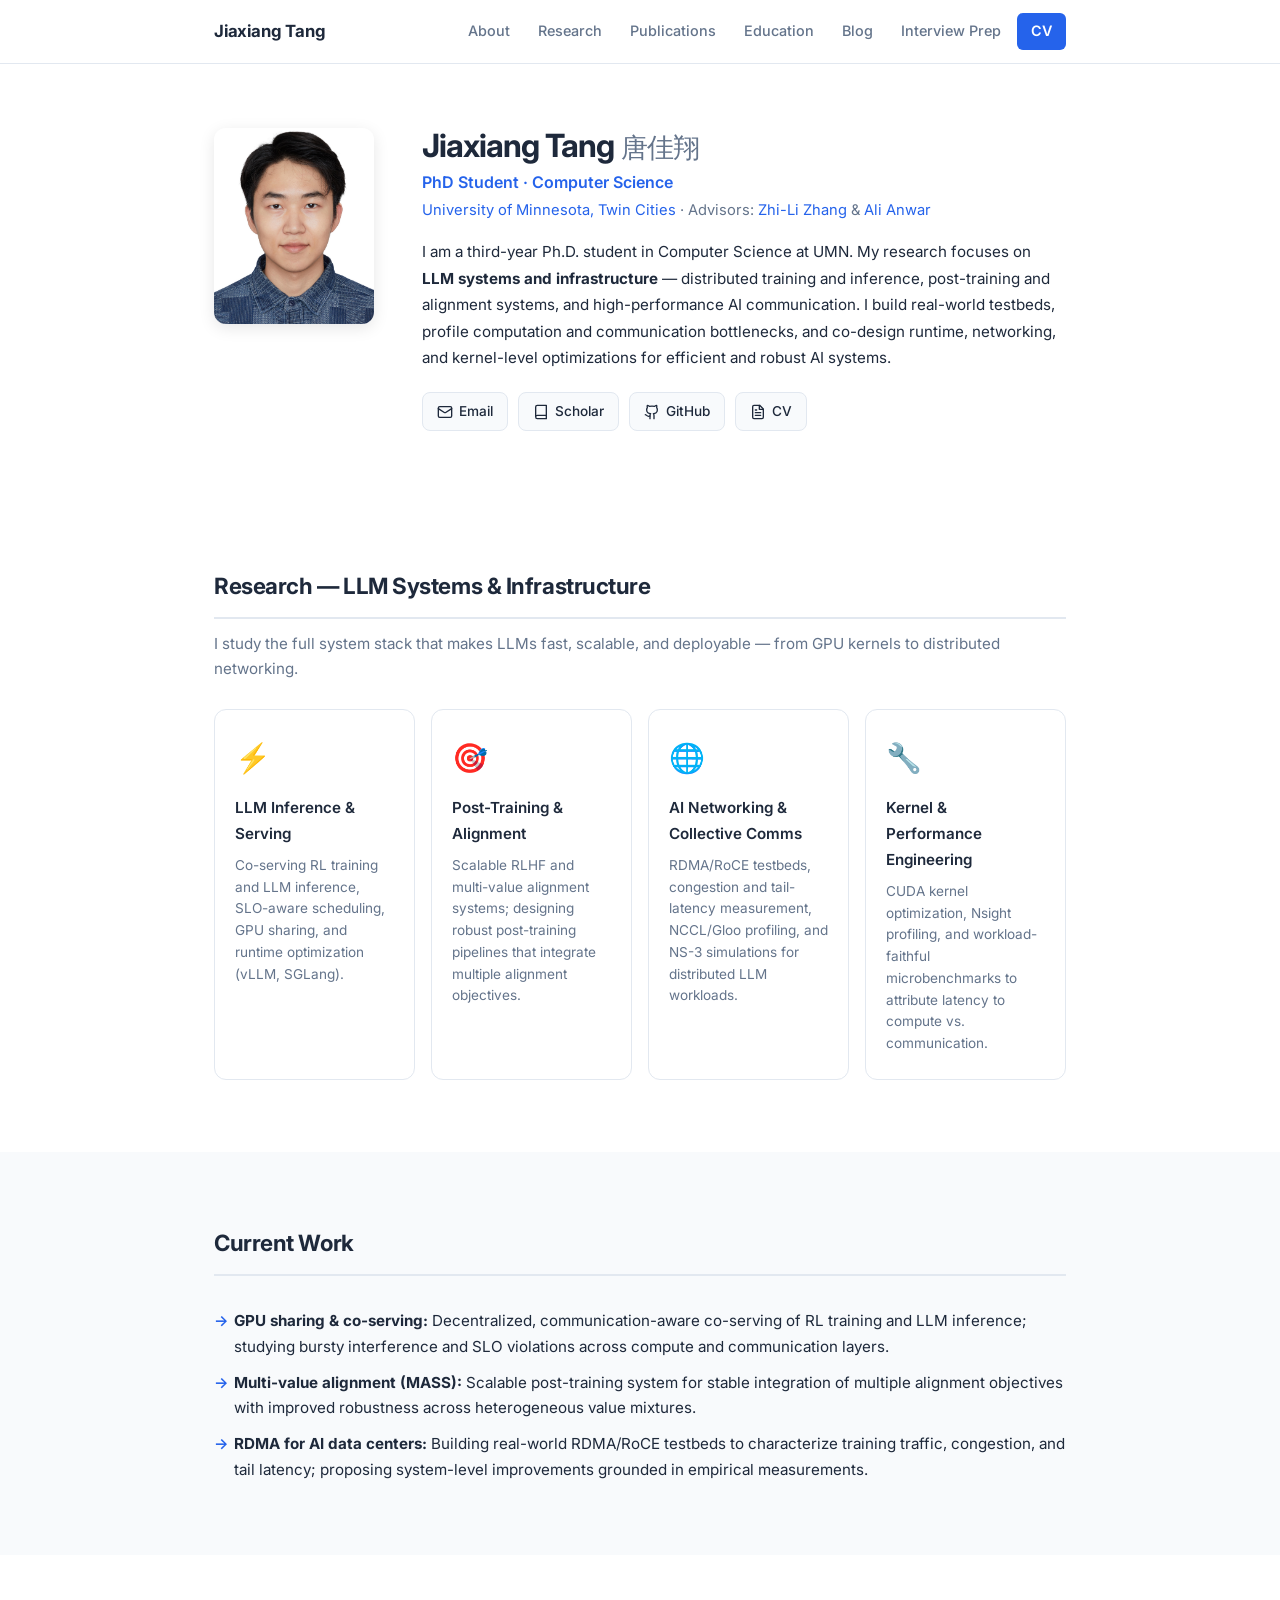
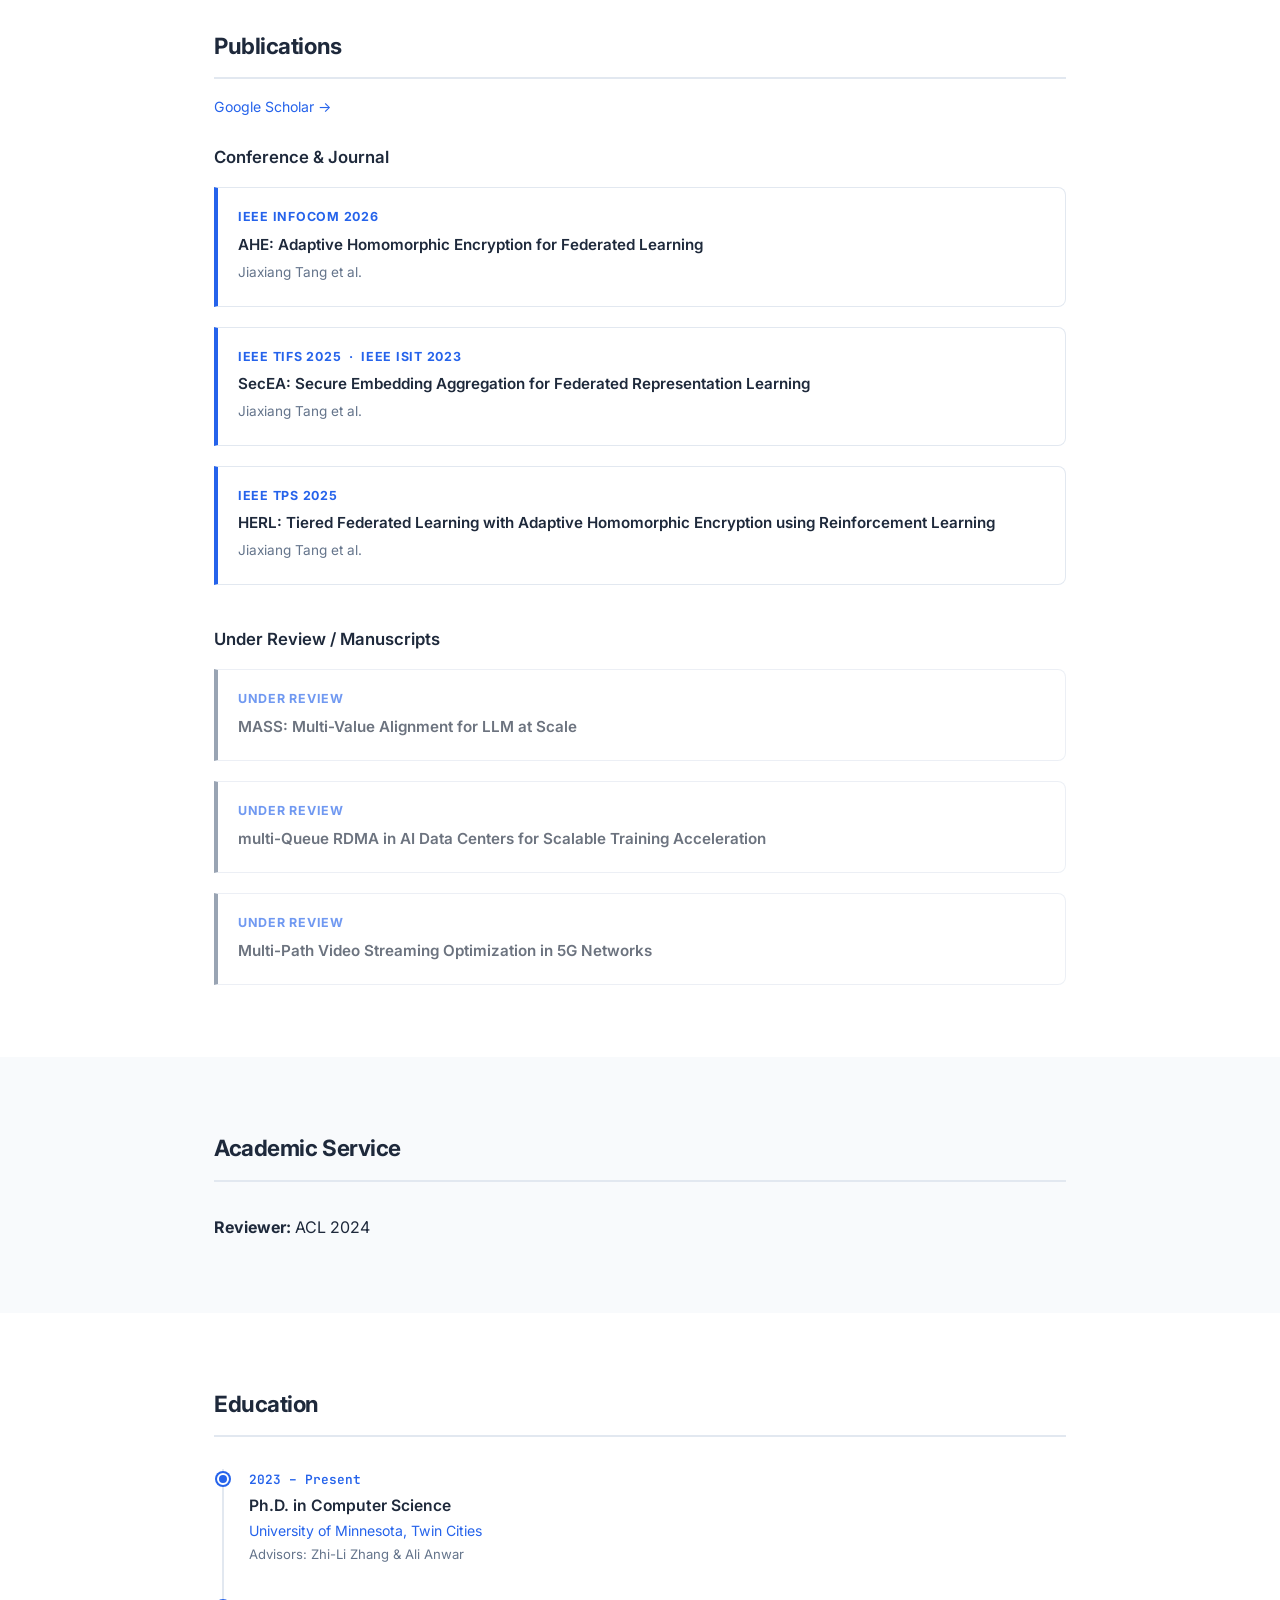
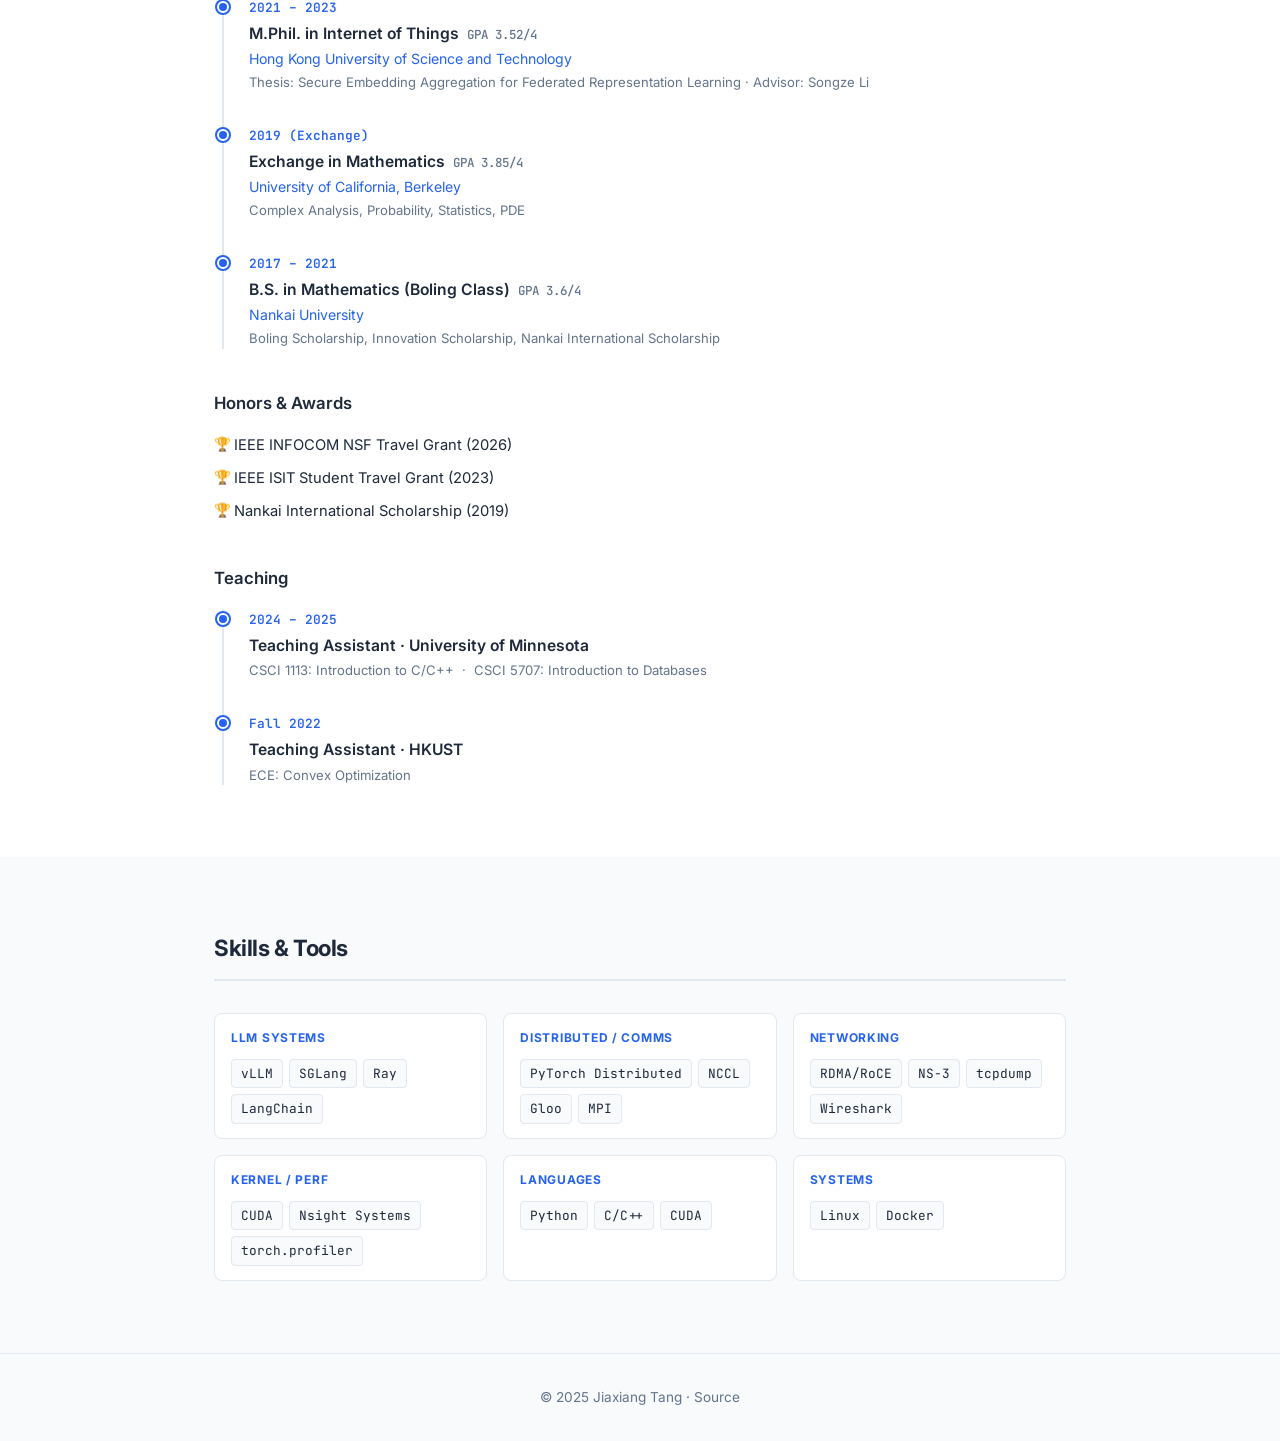
==== index.html @ a8d33524 "plan" ====
<!DOCTYPE html>
<html lang="en">
<head>
  <meta charset="UTF-8" />
  <meta name="viewport" content="width=device-width, initial-scale=1.0" />
  <title>Jiaxiang Tang (唐佳翔)</title>
  <link rel="shortcut icon" href="favicon.ico" />
  <link rel="preconnect" href="https://fonts.googleapis.com" />
  <link rel="preconnect" href="https://fonts.gstatic.com" crossorigin />
  <link href="https://fonts.googleapis.com/css2?family=Inter:wght@300;400;500;600;700&family=JetBrains+Mono:wght@400;500&display=swap" rel="stylesheet" />
  <link rel="stylesheet" href="style.css" />
</head>
<body>

  <!-- Navigation -->
  <nav class="navbar">
    <div class="nav-inner">
      <a class="nav-brand" href="index.html">Jiaxiang Tang</a>
      <div class="nav-links">
        <a href="#about">About</a>
        <a href="#research">Research</a>
        <a href="#publications">Publications</a>
        <a href="#education">Education</a>
        <a href="blog/index.html">Blog</a>
        <a href="interview-prep.html">Interview Prep</a>
        <a href="cv/jiaxiang-resume.pdf" target="_blank" class="btn-cv">CV</a>
      </div>
    </div>
  </nav>

  <main>

    <!-- Hero -->
    <section class="hero" id="about">
      <div class="container">
        <div class="hero-inner">
          <div class="hero-photo">
            <img src="photos/IMG_5485.JPG" alt="Jiaxiang Tang" />
          </div>
          <div class="hero-text">
            <h1>Jiaxiang Tang <span class="chinese">唐佳翔</span></h1>
            <p class="hero-title">PhD Student · Computer Science</p>
            <p class="hero-affil">
              <a href="https://www.umn.edu/" target="_blank">University of Minnesota, Twin Cities</a>
              · Advisors: <a href="https://www-users.cse.umn.edu/~zhzhang/" target="_blank">Zhi-Li Zhang</a> &amp; <a href="https://ali-anwar.github.io/" target="_blank">Ali Anwar</a>
            </p>
            <p class="hero-bio">
              I am a third-year Ph.D. student in Computer Science at UMN. My research focuses on <strong>LLM systems and infrastructure</strong> — distributed training and inference, post-training and alignment systems, and high-performance AI communication. I build real-world testbeds, profile computation and communication bottlenecks, and co-design runtime, networking, and kernel-level optimizations for efficient and robust AI systems.
            </p>
            <div class="hero-links">
              <a href="mailto:jathon.tang@gmail.com" class="link-badge">
                <svg xmlns="http://www.w3.org/2000/svg" width="16" height="16" viewBox="0 0 24 24" fill="none" stroke="currentColor" stroke-width="2" stroke-linecap="round" stroke-linejoin="round"><rect width="20" height="16" x="2" y="4" rx="2"/><path d="m22 7-8.97 5.7a1.94 1.94 0 0 1-2.06 0L2 7"/></svg>
                Email
              </a>
              <a href="https://scholar.google.com/citations?hl=zh-CN&user=TCQa5McAAAAJ" target="_blank" class="link-badge">
                <svg xmlns="http://www.w3.org/2000/svg" width="16" height="16" viewBox="0 0 24 24" fill="none" stroke="currentColor" stroke-width="2" stroke-linecap="round" stroke-linejoin="round"><path d="M4 19.5v-15A2.5 2.5 0 0 1 6.5 2H20v20H6.5a2.5 2.5 0 0 1 0-5H20"/></svg>
                Scholar
              </a>
              <a href="https://github.com/Tangjacson" target="_blank" class="link-badge">
                <svg xmlns="http://www.w3.org/2000/svg" width="16" height="16" viewBox="0 0 24 24" fill="none" stroke="currentColor" stroke-width="2" stroke-linecap="round" stroke-linejoin="round"><path d="M15 22v-4a4.8 4.8 0 0 0-1-3.5c3 0 6-2 6-5.5.08-1.25-.27-2.48-1-3.5.28-1.15.28-2.35 0-3.5 0 0-1 0-3 1.5-2.64-.5-5.36-.5-8 0C6 2 5 2 5 2c-.3 1.15-.3 2.35 0 3.5A5.403 5.403 0 0 0 4 9c0 3.5 3 5.5 6 5.5-.39.49-.68 1.05-.85 1.65-.17.6-.22 1.23-.15 1.85v4"/><path d="M9 18c-4.51 2-5-2-7-2"/></svg>
                GitHub
              </a>
              <a href="cv/jiaxiang-resume.pdf" target="_blank" class="link-badge">
                <svg xmlns="http://www.w3.org/2000/svg" width="16" height="16" viewBox="0 0 24 24" fill="none" stroke="currentColor" stroke-width="2" stroke-linecap="round" stroke-linejoin="round"><path d="M14.5 2H6a2 2 0 0 0-2 2v16a2 2 0 0 0 2 2h12a2 2 0 0 0 2-2V7.5L14.5 2z"/><polyline points="14 2 14 8 20 8"/><line x1="16" x2="8" y1="13" y2="13"/><line x1="16" x2="8" y1="17" y2="17"/><line x1="10" x2="8" y1="9" y2="9"/></svg>
                CV
              </a>
            </div>
          </div>
        </div>
      </div>
    </section>

    <!-- Research Interests -->
    <section class="section" id="research">
      <div class="container">
        <h2 class="section-title">Research — LLM Systems &amp; Infrastructure</h2>
        <p class="section-subtext">I study the full system stack that makes LLMs fast, scalable, and deployable — from GPU kernels to distributed networking.</p>
        <div class="interest-grid">
          <div class="interest-card">
            <div class="interest-icon">⚡</div>
            <h3>LLM Inference &amp; Serving</h3>
            <p>Co-serving RL training and LLM inference, SLO-aware scheduling, GPU sharing, and runtime optimization (vLLM, SGLang).</p>
          </div>
          <div class="interest-card">
            <div class="interest-icon">🎯</div>
            <h3>Post-Training &amp; Alignment</h3>
            <p>Scalable RLHF and multi-value alignment systems; designing robust post-training pipelines that integrate multiple alignment objectives.</p>
          </div>
          <div class="interest-card">
            <div class="interest-icon">🌐</div>
            <h3>AI Networking &amp; Collective Comms</h3>
            <p>RDMA/RoCE testbeds, congestion and tail-latency measurement, NCCL/Gloo profiling, and NS-3 simulations for distributed LLM workloads.</p>
          </div>
          <div class="interest-card">
            <div class="interest-icon">🔧</div>
            <h3>Kernel &amp; Performance Engineering</h3>
            <p>CUDA kernel optimization, Nsight profiling, and workload-faithful microbenchmarks to attribute latency to compute vs. communication.</p>
          </div>
        </div>
      </div>
    </section>

    <!-- Current Work -->
    <section class="section section-alt">
      <div class="container">
        <h2 class="section-title">Current Work</h2>
        <ul class="work-list">
          <li><strong>GPU sharing &amp; co-serving:</strong> Decentralized, communication-aware co-serving of RL training and LLM inference; studying bursty interference and SLO violations across compute and communication layers.</li>
          <li><strong>Multi-value alignment (MASS):</strong> Scalable post-training system for stable integration of multiple alignment objectives with improved robustness across heterogeneous value mixtures.</li>
          <li><strong>RDMA for AI data centers:</strong> Building real-world RDMA/RoCE testbeds to characterize training traffic, congestion, and tail latency; proposing system-level improvements grounded in empirical measurements.</li>
        </ul>
      </div>
    </section>

    <!-- Publications -->
    <section class="section" id="publications">
      <div class="container">
        <h2 class="section-title">Publications</h2>
        <p class="section-note"><a href="https://scholar.google.com/citations?hl=zh-CN&user=TCQa5McAAAAJ" target="_blank">Google Scholar →</a></p>

        <h3 class="subsection-title" style="margin-top:0">Conference &amp; Journal</h3>
        <div class="pub-list">

          <div class="pub-item">
            <div class="pub-venue">IEEE INFOCOM 2026</div>
            <div class="pub-title">AHE: Adaptive Homomorphic Encryption for Federated Learning</div>
            <div class="pub-authors">Jiaxiang Tang et al.</div>
          </div>

          <div class="pub-item">
            <div class="pub-venue">IEEE TIFS 2025 &nbsp;·&nbsp; IEEE ISIT 2023</div>
            <div class="pub-title">SecEA: Secure Embedding Aggregation for Federated Representation Learning</div>
            <div class="pub-authors">Jiaxiang Tang et al.</div>
          </div>

          <div class="pub-item">
            <div class="pub-venue">IEEE TPS 2025</div>
            <div class="pub-title">HERL: Tiered Federated Learning with Adaptive Homomorphic Encryption using Reinforcement Learning</div>
            <div class="pub-authors">Jiaxiang Tang et al.</div>
          </div>

        </div>

        <h3 class="subsection-title">Under Review / Manuscripts</h3>
        <div class="pub-list">

          <div class="pub-item pub-item-draft">
            <div class="pub-venue">Under Review</div>
            <div class="pub-title">MASS: Multi-Value Alignment for LLM at Scale</div>
          </div>

          <div class="pub-item pub-item-draft">
            <div class="pub-venue">Under Review</div>
            <div class="pub-title">multi-Queue RDMA in AI Data Centers for Scalable Training Acceleration</div>
          </div>

          <div class="pub-item pub-item-draft">
            <div class="pub-venue">Under Review</div>
            <div class="pub-title">Multi-Path Video Streaming Optimization in 5G Networks</div>
          </div>

        </div>
      </div>
    </section>

    <!-- Academic Service -->
    <section class="section section-alt">
      <div class="container">
        <h2 class="section-title">Academic Service</h2>
        <p><strong>Reviewer:</strong> ACL 2024</p>
      </div>
    </section>

    <!-- Education -->
    <section class="section" id="education">
      <div class="container">
        <h2 class="section-title">Education</h2>
        <div class="timeline">
          <div class="timeline-item">
            <div class="timeline-dot"></div>
            <div class="timeline-body">
              <div class="timeline-period">2023 – Present</div>
              <div class="timeline-degree">Ph.D. in Computer Science</div>
              <div class="timeline-school"><a href="https://www.umn.edu/" target="_blank">University of Minnesota, Twin Cities</a></div>
              <div class="timeline-detail">Advisors: Zhi-Li Zhang &amp; Ali Anwar</div>
            </div>
          </div>
          <div class="timeline-item">
            <div class="timeline-dot"></div>
            <div class="timeline-body">
              <div class="timeline-period">2021 – 2023</div>
              <div class="timeline-degree">M.Phil. in Internet of Things &nbsp;<span class="gpa">GPA 3.52/4</span></div>
              <div class="timeline-school"><a href="https://www.ust.hk/" target="_blank">Hong Kong University of Science and Technology</a></div>
              <div class="timeline-detail">Thesis: Secure Embedding Aggregation for Federated Representation Learning · Advisor: Songze Li</div>
            </div>
          </div>
          <div class="timeline-item">
            <div class="timeline-dot"></div>
            <div class="timeline-body">
              <div class="timeline-period">2019 (Exchange)</div>
              <div class="timeline-degree">Exchange in Mathematics &nbsp;<span class="gpa">GPA 3.85/4</span></div>
              <div class="timeline-school"><a href="https://www.berkeley.edu/" target="_blank">University of California, Berkeley</a></div>
              <div class="timeline-detail">Complex Analysis, Probability, Statistics, PDE</div>
            </div>
          </div>
          <div class="timeline-item">
            <div class="timeline-dot"></div>
            <div class="timeline-body">
              <div class="timeline-period">2017 – 2021</div>
              <div class="timeline-degree">B.S. in Mathematics (Boling Class) &nbsp;<span class="gpa">GPA 3.6/4</span></div>
              <div class="timeline-school"><a href="http://www.nku.edu.cn/" target="_blank">Nankai University</a></div>
              <div class="timeline-detail">Boling Scholarship, Innovation Scholarship, Nankai International Scholarship</div>
            </div>
          </div>
        </div>

        <h3 class="subsection-title">Honors &amp; Awards</h3>
        <ul class="award-list">
          <li>IEEE INFOCOM NSF Travel Grant (2026)</li>
          <li>IEEE ISIT Student Travel Grant (2023)</li>
          <li>Nankai International Scholarship (2019)</li>
        </ul>

        <h3 class="subsection-title">Teaching</h3>
        <div class="timeline" style="margin-top:8px">
          <div class="timeline-item">
            <div class="timeline-dot"></div>
            <div class="timeline-body">
              <div class="timeline-period">2024 – 2025</div>
              <div class="timeline-degree">Teaching Assistant · University of Minnesota</div>
              <div class="timeline-detail">CSCI 1113: Introduction to C/C++ &nbsp;·&nbsp; CSCI 5707: Introduction to Databases</div>
            </div>
          </div>
          <div class="timeline-item">
            <div class="timeline-dot"></div>
            <div class="timeline-body">
              <div class="timeline-period">Fall 2022</div>
              <div class="timeline-degree">Teaching Assistant · HKUST</div>
              <div class="timeline-detail">ECE: Convex Optimization</div>
            </div>
          </div>
        </div>
      </div>
    </section>

    <!-- Skills -->
    <section class="section section-alt">
      <div class="container">
        <h2 class="section-title">Skills &amp; Tools</h2>
        <div class="skills-grid">
          <div class="skill-group">
            <div class="skill-label">LLM Systems</div>
            <div class="skill-tags"><span>vLLM</span><span>SGLang</span><span>Ray</span><span>LangChain</span></div>
          </div>
          <div class="skill-group">
            <div class="skill-label">Distributed / Comms</div>
            <div class="skill-tags"><span>PyTorch Distributed</span><span>NCCL</span><span>Gloo</span><span>MPI</span></div>
          </div>
          <div class="skill-group">
            <div class="skill-label">Networking</div>
            <div class="skill-tags"><span>RDMA/RoCE</span><span>NS-3</span><span>tcpdump</span><span>Wireshark</span></div>
          </div>
          <div class="skill-group">
            <div class="skill-label">Kernel / Perf</div>
            <div class="skill-tags"><span>CUDA</span><span>Nsight Systems</span><span>torch.profiler</span></div>
          </div>
          <div class="skill-group">
            <div class="skill-label">Languages</div>
            <div class="skill-tags"><span>Python</span><span>C/C++</span><span>CUDA</span></div>
          </div>
          <div class="skill-group">
            <div class="skill-label">Systems</div>
            <div class="skill-tags"><span>Linux</span><span>Docker</span></div>
          </div>
        </div>
      </div>
    </section>

  </main>

  <footer class="footer">
    <div class="container">
      <p>© 2025 Jiaxiang Tang · <a href="https://github.com/Tangjacson/Tangjacson.github.io" target="_blank">Source</a></p>
    </div>
  </footer>

</body>
</html>
---- style.css ----
/* ========================================
   Jiaxiang Tang — Personal Website Styles
   ======================================== */

:root {
  --color-primary: #2563eb;
  --color-primary-dark: #1d4ed8;
  --color-accent: #0ea5e9;
  --color-text: #1e293b;
  --color-text-muted: #64748b;
  --color-bg: #ffffff;
  --color-bg-alt: #f8fafc;
  --color-border: #e2e8f0;
  --color-nav-bg: rgba(255, 255, 255, 0.92);
  --font-sans: 'Inter', -apple-system, BlinkMacSystemFont, sans-serif;
  --font-mono: 'JetBrains Mono', monospace;
  --shadow-sm: 0 1px 3px rgba(0,0,0,0.08);
  --shadow-md: 0 4px 16px rgba(0,0,0,0.10);
  --shadow-lg: 0 8px 32px rgba(0,0,0,0.12);
  --radius: 12px;
  --radius-sm: 8px;
  --nav-height: 64px;
  --max-width: 900px;
}

*, *::before, *::after { box-sizing: border-box; margin: 0; padding: 0; }

html { scroll-behavior: smooth; scroll-padding-top: calc(var(--nav-height) + 16px); }

body {
  font-family: var(--font-sans);
  color: var(--color-text);
  background: var(--color-bg);
  line-height: 1.7;
  font-size: 16px;
  -webkit-font-smoothing: antialiased;
}

a { color: var(--color-primary); text-decoration: none; transition: color 0.2s; }
a:hover { color: var(--color-primary-dark); }

img { max-width: 100%; display: block; }

/* ---- Layout ---- */

.container {
  max-width: var(--max-width);
  margin: 0 auto;
  padding: 0 24px;
}

/* ---- Navbar ---- */

.navbar {
  position: fixed;
  top: 0; left: 0; right: 0;
  height: var(--nav-height);
  background: var(--color-nav-bg);
  backdrop-filter: blur(12px);
  -webkit-backdrop-filter: blur(12px);
  border-bottom: 1px solid var(--color-border);
  z-index: 100;
}

.nav-inner {
  max-width: var(--max-width);
  margin: 0 auto;
  padding: 0 24px;
  height: 100%;
  display: flex;
  align-items: center;
  justify-content: space-between;
  gap: 24px;
}

.nav-brand {
  font-weight: 700;
  font-size: 1.05rem;
  color: var(--color-text);
  letter-spacing: -0.01em;
  white-space: nowrap;
}
.nav-brand:hover { color: var(--color-primary); }

.nav-links {
  display: flex;
  align-items: center;
  gap: 4px;
  flex-wrap: wrap;
}

.nav-links a {
  color: var(--color-text-muted);
  font-size: 0.9rem;
  font-weight: 500;
  padding: 6px 12px;
  border-radius: 6px;
  white-space: nowrap;
  transition: background 0.15s, color 0.15s;
}
.nav-links a:hover { color: var(--color-primary); background: #eff6ff; }

.btn-cv {
  background: var(--color-primary) !important;
  color: #fff !important;
  border-radius: 6px;
  padding: 6px 14px !important;
  font-weight: 600 !important;
}
.btn-cv:hover { background: var(--color-primary-dark) !important; }

/* ---- Hero ---- */

.hero {
  padding: calc(var(--nav-height) + 64px) 0 64px;
}

.hero-inner {
  display: flex;
  gap: 48px;
  align-items: flex-start;
}

.hero-photo {
  flex-shrink: 0;
}

.hero-photo img {
  width: 160px;
  height: 196px;
  object-fit: cover;
  border-radius: var(--radius);
  box-shadow: var(--shadow-md);
}

.hero-text { flex: 1; }

.hero-text h1 {
  font-size: 2rem;
  font-weight: 700;
  letter-spacing: -0.03em;
  line-height: 1.15;
  margin-bottom: 4px;
  color: var(--color-text);
}

.chinese {
  color: var(--color-text-muted);
  font-weight: 400;
  font-size: 0.85em;
}

.hero-title {
  font-size: 1rem;
  font-weight: 600;
  color: var(--color-primary);
  margin-bottom: 2px;
}

.hero-affil {
  font-size: 0.92rem;
  color: var(--color-text-muted);
  margin-bottom: 16px;
}

.hero-bio {
  font-size: 0.95rem;
  color: var(--color-text);
  line-height: 1.75;
  margin-bottom: 20px;
}

.hero-links {
  display: flex;
  gap: 10px;
  flex-wrap: wrap;
}

.link-badge {
  display: inline-flex;
  align-items: center;
  gap: 6px;
  background: var(--color-bg-alt);
  border: 1px solid var(--color-border);
  color: var(--color-text) !important;
  font-size: 0.85rem;
  font-weight: 500;
  padding: 7px 14px;
  border-radius: 8px;
  transition: border-color 0.2s, box-shadow 0.2s, background 0.2s;
}
.link-badge:hover {
  border-color: var(--color-primary);
  background: #eff6ff;
  color: var(--color-primary) !important;
  box-shadow: var(--shadow-sm);
}

/* ---- Sections ---- */

.section {
  padding: 72px 0;
}

.section-alt {
  background: var(--color-bg-alt);
}

.section-title {
  font-size: 1.4rem;
  font-weight: 700;
  letter-spacing: -0.02em;
  margin-bottom: 6px;
  padding-bottom: 12px;
  border-bottom: 2px solid var(--color-border);
  margin-bottom: 32px;
  color: var(--color-text);
}

.subsection-title {
  font-size: 1.05rem;
  font-weight: 600;
  color: var(--color-text);
  margin-top: 40px;
  margin-bottom: 16px;
}

.section-note {
  font-size: 0.88rem;
  color: var(--color-text-muted);
  margin-bottom: 24px;
  margin-top: -16px;
}

.section-subtext {
  font-size: 0.95rem;
  color: var(--color-text-muted);
  margin-top: -20px;
  margin-bottom: 28px;
  line-height: 1.65;
}

/* ---- Research Interest Cards ---- */

.interest-grid {
  display: grid;
  grid-template-columns: repeat(auto-fill, minmax(200px, 1fr));
  gap: 16px;
}

.interest-card {
  background: var(--color-bg);
  border: 1px solid var(--color-border);
  border-radius: var(--radius);
  padding: 24px 20px;
  transition: box-shadow 0.2s, transform 0.2s;
}

.interest-card:hover {
  box-shadow: var(--shadow-md);
  transform: translateY(-2px);
}

.interest-icon {
  font-size: 1.8rem;
  margin-bottom: 12px;
}

.interest-card h3 {
  font-size: 0.95rem;
  font-weight: 600;
  margin-bottom: 8px;
  color: var(--color-text);
}

.interest-card p {
  font-size: 0.85rem;
  color: var(--color-text-muted);
  line-height: 1.6;
}

/* ---- Current Work ---- */

.work-list {
  list-style: none;
  display: flex;
  flex-direction: column;
  gap: 10px;
}

.work-list li {
  padding-left: 20px;
  position: relative;
  font-size: 0.95rem;
  color: var(--color-text);
}

.work-list li::before {
  content: "→";
  position: absolute;
  left: 0;
  color: var(--color-primary);
  font-weight: 600;
}

/* ---- Publications ---- */

.pub-list {
  display: flex;
  flex-direction: column;
  gap: 20px;
}

.pub-item {
  background: var(--color-bg);
  border: 1px solid var(--color-border);
  border-left: 4px solid var(--color-primary);
  border-radius: 0 var(--radius-sm) var(--radius-sm) 0;
  padding: 18px 20px;
  transition: box-shadow 0.2s;
}
.pub-item:hover { box-shadow: var(--shadow-sm); }

.pub-venue {
  font-size: 0.78rem;
  font-weight: 700;
  text-transform: uppercase;
  letter-spacing: 0.06em;
  color: var(--color-primary);
  margin-bottom: 6px;
}

.pub-title {
  font-size: 0.95rem;
  font-weight: 600;
  color: var(--color-text);
  margin-bottom: 4px;
  line-height: 1.5;
}

.pub-authors {
  font-size: 0.85rem;
  color: var(--color-text-muted);
  margin-bottom: 4px;
}

.pub-links {
  display: flex;
  gap: 10px;
  margin-top: 10px;
}

.pub-link {
  font-size: 0.8rem;
  font-weight: 500;
  color: var(--color-primary);
  background: #eff6ff;
  padding: 3px 10px;
  border-radius: 4px;
  transition: background 0.15s;
}
.pub-link:hover { background: #dbeafe; }

/* ---- Education Timeline ---- */

.timeline {
  display: flex;
  flex-direction: column;
  gap: 0;
  border-left: 2px solid var(--color-border);
  margin-left: 8px;
  padding-left: 0;
}

.timeline-item {
  display: flex;
  gap: 20px;
  position: relative;
  padding-bottom: 32px;
}

.timeline-item:last-child { padding-bottom: 0; }

.timeline-dot {
  flex-shrink: 0;
  width: 12px;
  height: 12px;
  background: var(--color-primary);
  border: 2px solid var(--color-bg);
  border-radius: 50%;
  margin-top: 4px;
  margin-left: -7px;
  box-shadow: 0 0 0 2px var(--color-primary);
}

.timeline-body { flex: 1; }

.timeline-period {
  font-size: 0.8rem;
  font-weight: 600;
  color: var(--color-primary);
  font-family: var(--font-mono);
  margin-bottom: 2px;
}

.timeline-degree {
  font-size: 0.98rem;
  font-weight: 600;
  color: var(--color-text);
}

.timeline-school {
  font-size: 0.88rem;
  color: var(--color-text-muted);
}

.award-list {
  list-style: none;
  display: flex;
  flex-direction: column;
  gap: 8px;
}

.award-list li {
  padding-left: 20px;
  position: relative;
  font-size: 0.92rem;
}

.award-list li::before {
  content: "🏆";
  position: absolute;
  left: 0;
  font-size: 0.85rem;
}

/* ---- Publication draft variant ---- */
.pub-item-draft {
  opacity: 0.65;
  border-left-color: var(--color-text-muted);
}

/* ---- Timeline extras ---- */
.timeline-detail {
  font-size: 0.82rem;
  color: var(--color-text-muted);
  margin-top: 2px;
  line-height: 1.5;
}
.gpa {
  font-size: 0.78rem;
  font-weight: 500;
  color: var(--color-text-muted);
  font-family: var(--font-mono);
}

/* ---- Skills grid ---- */
.skills-grid {
  display: grid;
  grid-template-columns: repeat(auto-fill, minmax(220px, 1fr));
  gap: 16px;
}
.skill-group {
  background: var(--color-bg);
  border: 1px solid var(--color-border);
  border-radius: var(--radius-sm);
  padding: 14px 16px;
}
.skill-label {
  font-size: 0.75rem;
  font-weight: 700;
  text-transform: uppercase;
  letter-spacing: 0.06em;
  color: var(--color-primary);
  margin-bottom: 10px;
}
.skill-tags {
  display: flex;
  flex-wrap: wrap;
  gap: 6px;
}
.skill-tags span {
  font-size: 0.8rem;
  background: var(--color-bg-alt);
  border: 1px solid var(--color-border);
  border-radius: 4px;
  padding: 3px 9px;
  color: var(--color-text);
  font-family: var(--font-mono);
}

/* ---- Footer ---- */

.footer {
  background: var(--color-bg-alt);
  border-top: 1px solid var(--color-border);
  padding: 32px 0;
  text-align: center;
  font-size: 0.85rem;
  color: var(--color-text-muted);
}

.footer a { color: var(--color-text-muted); }
.footer a:hover { color: var(--color-primary); }

/* ---- Interview prep tracker ---- */

.prep-page {
  background: var(--color-bg);
}

.prep-hero {
  padding: calc(var(--nav-height) + 56px) 0 56px;
  border-bottom: 1px solid var(--color-border);
}

.prep-hero-grid {
  display: grid;
  grid-template-columns: minmax(0, 1fr) 280px;
  gap: 32px;
  align-items: stretch;
}

.prep-kicker {
  font-size: 0.78rem;
  font-weight: 700;
  text-transform: uppercase;
  letter-spacing: 0.08em;
  color: var(--color-primary);
  margin-bottom: 10px;
}

.prep-hero h1 {
  font-size: 2.1rem;
  font-weight: 700;
  letter-spacing: -0.03em;
  line-height: 1.18;
  margin-bottom: 14px;
}

.prep-lede {
  max-width: 660px;
  color: var(--color-text-muted);
  line-height: 1.75;
  font-size: 0.98rem;
}

.prep-actions {
  display: flex;
  gap: 10px;
  flex-wrap: wrap;
  margin-top: 24px;
}

.prep-button {
  display: inline-flex;
  align-items: center;
  justify-content: center;
  min-height: 38px;
  padding: 8px 16px;
  border-radius: 7px;
  background: var(--color-primary);
  color: #fff !important;
  font-size: 0.86rem;
  font-weight: 700;
  border: 1px solid var(--color-primary);
}

.prep-button:hover {
  background: var(--color-primary-dark);
  border-color: var(--color-primary-dark);
}

.prep-button-secondary {
  background: var(--color-bg);
  color: var(--color-primary) !important;
}

.prep-button-secondary:hover {
  background: #eff6ff;
  color: var(--color-primary-dark) !important;
}

.prep-summary {
  border: 1px solid var(--color-border);
  border-radius: var(--radius-sm);
  padding: 20px;
  background: var(--color-bg-alt);
  box-shadow: var(--shadow-sm);
}

.prep-summary-row {
  display: flex;
  align-items: center;
  justify-content: space-between;
  gap: 16px;
  font-size: 0.85rem;
  font-weight: 600;
  color: var(--color-text-muted);
  margin-bottom: 12px;
}

.prep-summary-row strong {
  color: var(--color-text);
  font-family: var(--font-mono);
}

.prep-meter {
  height: 9px;
  border-radius: 999px;
  background: #e2e8f0;
  overflow: hidden;
}

.prep-meter span {
  display: block;
  width: 0;
  height: 100%;
  background: linear-gradient(90deg, var(--color-primary), #059669);
  transition: width 0.2s ease;
}

.prep-stats {
  display: grid;
  grid-template-columns: repeat(3, 1fr);
  gap: 8px;
  margin-top: 18px;
}

.prep-stats div {
  border: 1px solid var(--color-border);
  border-radius: 7px;
  background: var(--color-bg);
  padding: 10px 8px;
}

.prep-stats strong,
.prep-stats span {
  display: block;
  text-align: center;
}

.prep-stats strong {
  font-family: var(--font-mono);
  font-size: 1rem;
  color: var(--color-text);
}

.prep-stats span {
  font-size: 0.72rem;
  color: var(--color-text-muted);
}

.prep-reset {
  width: 100%;
  margin-top: 16px;
  border: 1px solid var(--color-border);
  border-radius: 7px;
  background: var(--color-bg);
  color: var(--color-text-muted);
  font: inherit;
  font-size: 0.82rem;
  font-weight: 600;
  padding: 8px 12px;
  cursor: pointer;
}

.prep-reset:hover {
  border-color: #f59e0b;
  color: #92400e;
  background: #fffbeb;
}

.prep-section {
  padding: 56px 0;
}

.prep-section-alt {
  background: var(--color-bg-alt);
}

.prep-week-nav {
  display: flex;
  flex-wrap: wrap;
  gap: 8px;
  margin-top: -14px;
  margin-bottom: 24px;
}

.prep-week-nav a {
  border: 1px solid var(--color-border);
  border-radius: 999px;
  background: var(--color-bg);
  color: var(--color-text-muted);
  font-size: 0.82rem;
  font-weight: 700;
  padding: 5px 13px;
}

.prep-week-nav a:hover {
  border-color: var(--color-primary);
  background: #eff6ff;
  color: var(--color-primary);
}

.prep-principles {
  display: grid;
  grid-template-columns: repeat(3, minmax(0, 1fr));
  gap: 16px;
}

.prep-principles div,
.prep-routine-card {
  border: 1px solid var(--color-border);
  border-radius: var(--radius-sm);
  background: var(--color-bg);
  padding: 18px;
}

.prep-principles h3,
.prep-routine-card h3 {
  font-size: 0.94rem;
  font-weight: 700;
  margin-bottom: 8px;
  color: var(--color-text);
}

.prep-principles p {
  font-size: 0.85rem;
  color: var(--color-text-muted);
  line-height: 1.65;
}

.prep-week {
  border: 1px solid var(--color-border);
  border-left: 4px solid var(--color-primary);
  border-radius: 0 var(--radius-sm) var(--radius-sm) 0;
  background: var(--color-bg);
  padding: 24px;
  margin-bottom: 20px;
  box-shadow: var(--shadow-sm);
}

.prep-week.is-complete {
  border-left-color: #059669;
}

.prep-week-header {
  display: flex;
  justify-content: space-between;
  gap: 16px;
  align-items: flex-start;
  margin-bottom: 10px;
}

.prep-week-label {
  font-family: var(--font-mono);
  font-size: 0.76rem;
  color: var(--color-primary);
  font-weight: 700;
  text-transform: uppercase;
  letter-spacing: 0.06em;
  margin-bottom: 4px;
}

.prep-week h3 {
  font-size: 1.08rem;
  line-height: 1.35;
  letter-spacing: -0.01em;
}

.prep-week-progress {
  flex-shrink: 0;
  border: 1px solid var(--color-border);
  border-radius: 999px;
  background: var(--color-bg-alt);
  color: var(--color-text-muted);
  font-size: 0.76rem;
  font-weight: 700;
  font-family: var(--font-mono);
  padding: 4px 10px;
}

.prep-week-goal {
  color: var(--color-text-muted);
  font-size: 0.88rem;
  line-height: 1.6;
  margin-bottom: 18px;
}

.prep-columns {
  display: grid;
  grid-template-columns: repeat(2, minmax(0, 1fr));
  gap: 22px;
}

.prep-columns h4 {
  color: var(--color-text);
  font-size: 0.82rem;
  font-weight: 800;
  text-transform: uppercase;
  letter-spacing: 0.06em;
  margin-bottom: 10px;
}

.prep-task-list {
  list-style: none;
  display: flex;
  flex-direction: column;
  gap: 9px;
}

.prep-task-list li {
  color: var(--color-text);
  font-size: 0.88rem;
  line-height: 1.55;
}

.prep-task-list label {
  display: grid;
  grid-template-columns: 18px minmax(0, 1fr);
  gap: 9px;
  align-items: start;
  cursor: pointer;
}

.prep-task-list input[type="checkbox"] {
  width: 16px;
  height: 16px;
  margin-top: 4px;
  accent-color: var(--color-primary);
}

.prep-task-list label:has(input:checked) {
  color: var(--color-text-muted);
  text-decoration: line-through;
  text-decoration-thickness: 1px;
}

.prep-routine-grid {
  display: grid;
  grid-template-columns: repeat(3, minmax(0, 1fr));
  gap: 16px;
}

/* ---- Responsive ---- */

@media (max-width: 640px) {
  :root { --nav-height: 112px; }
  .nav-inner {
    flex-direction: column;
    align-items: flex-start;
    justify-content: center;
    gap: 8px;
    padding-top: 10px;
    padding-bottom: 10px;
  }
  .nav-links {
    width: 100%;
    flex-wrap: nowrap;
    overflow-x: auto;
    padding-bottom: 3px;
    scrollbar-width: none;
  }
  .nav-links::-webkit-scrollbar { display: none; }
  .hero-inner { flex-direction: column; gap: 24px; }
  .hero-photo img { width: 120px; height: 147px; }
  .hero-text h1 { font-size: 1.5rem; }
  .interest-grid { grid-template-columns: 1fr 1fr; }
  .nav-links a { padding: 5px 8px; }
  .nav-links a { flex: 0 0 auto; }
  .prep-hero-grid,
  .prep-principles,
  .prep-columns,
  .prep-routine-grid {
    grid-template-columns: 1fr;
  }
  .prep-hero h1 { font-size: 1.55rem; }
  .prep-week { padding: 20px; }
  .prep-week-header { flex-direction: column; }
}

@media (max-width: 400px) {
  .interest-grid { grid-template-columns: 1fr; }
}
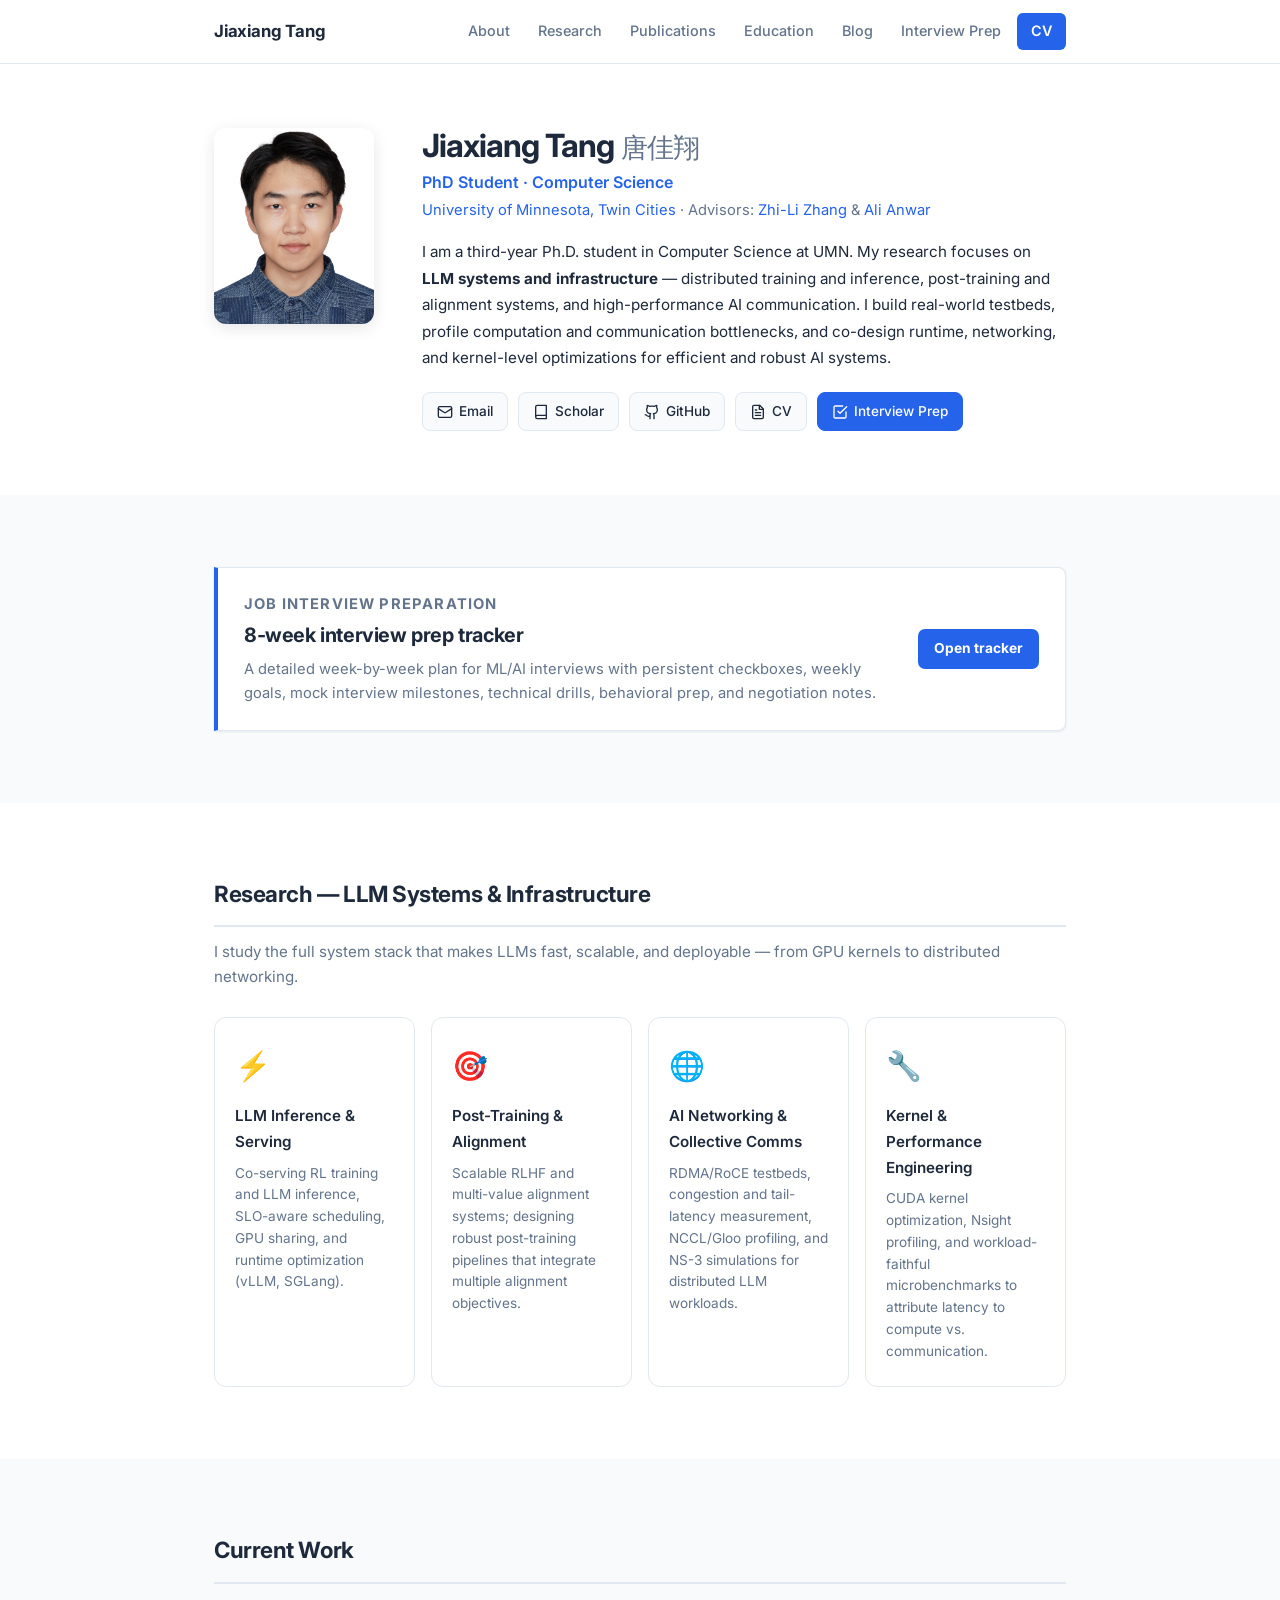
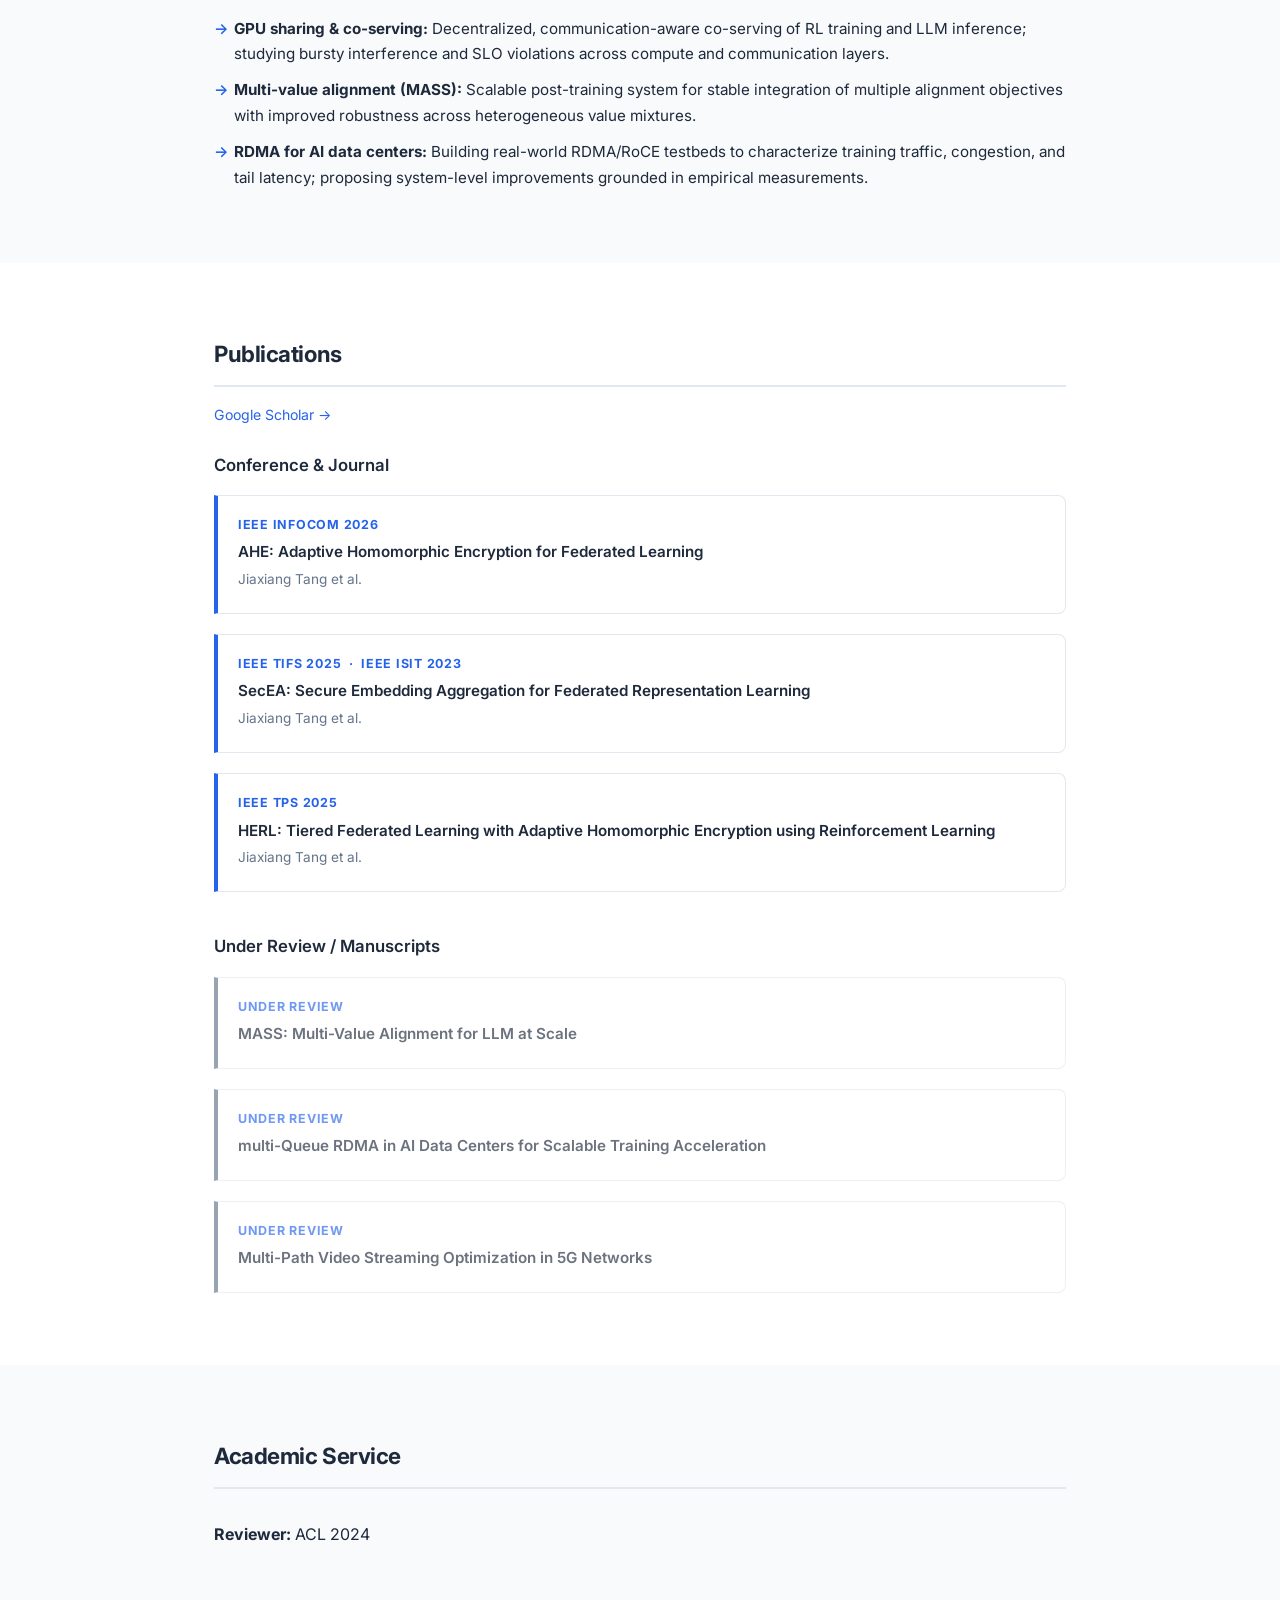
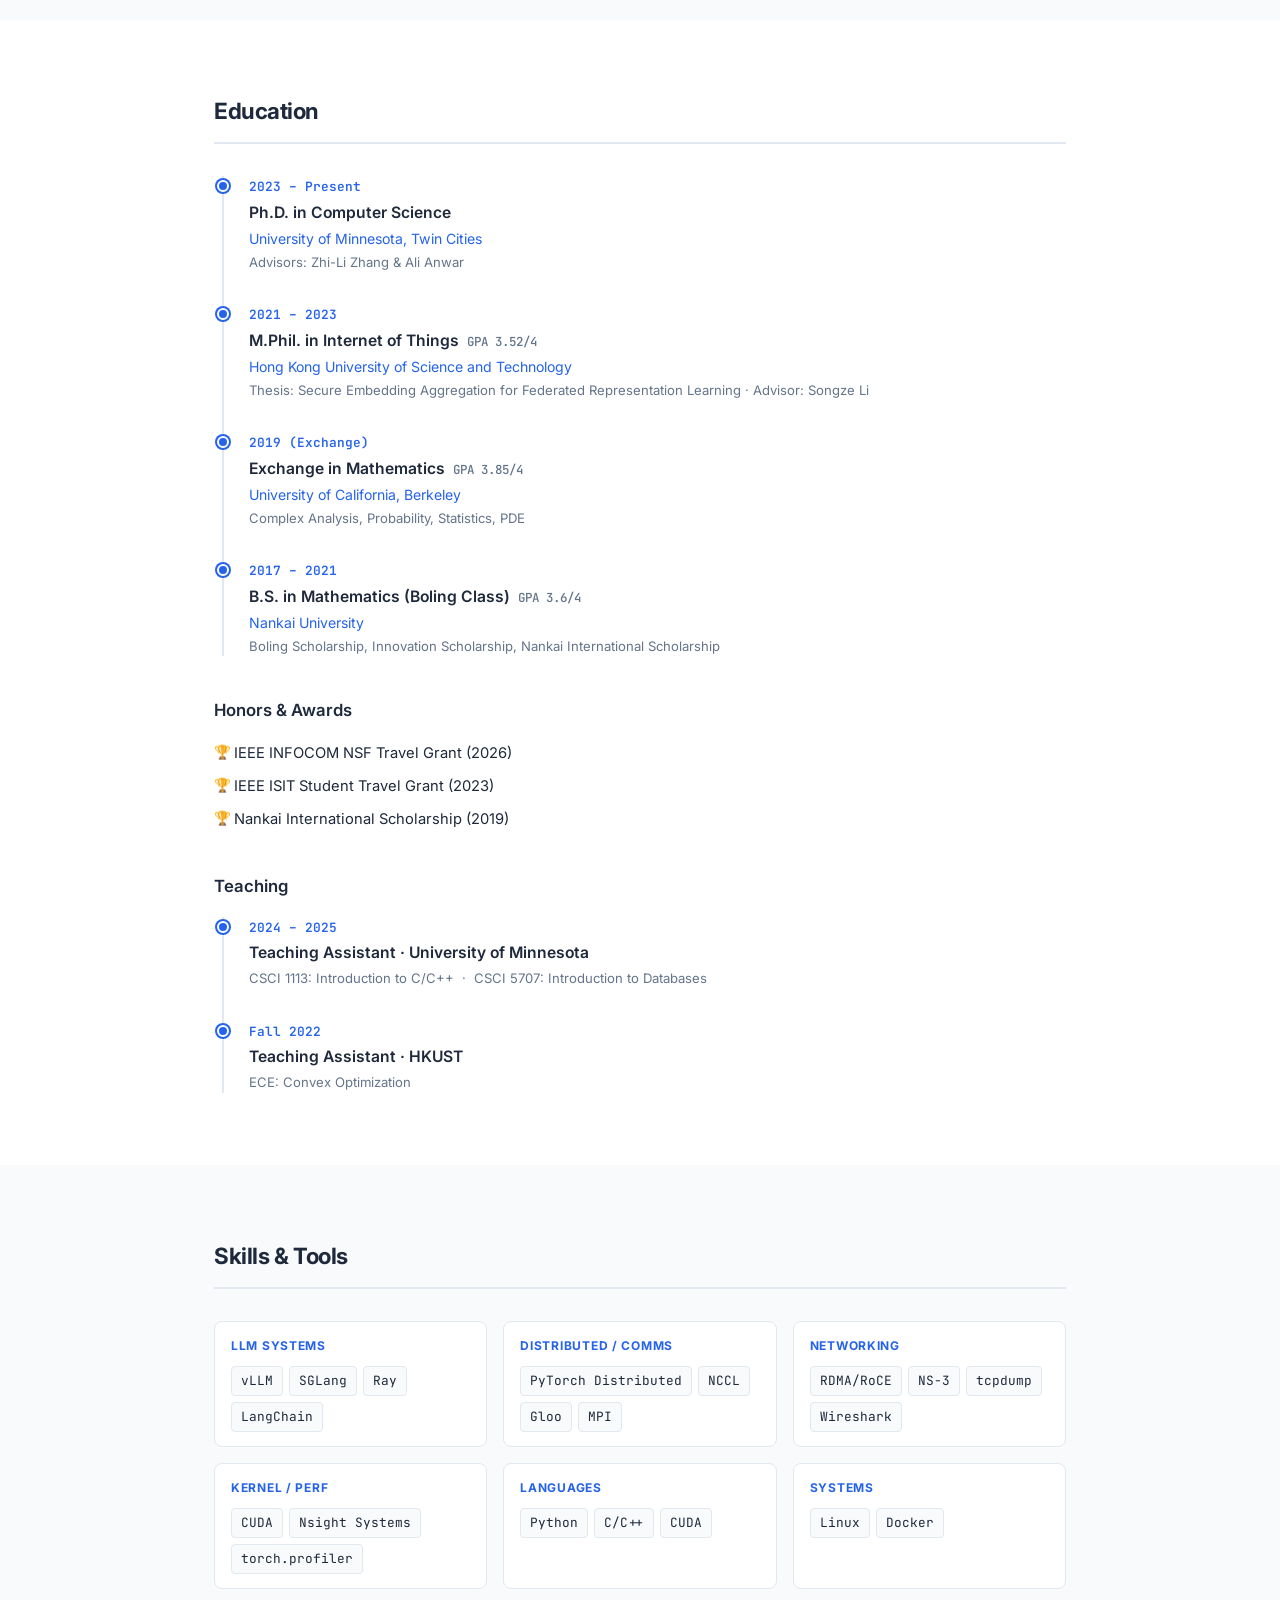
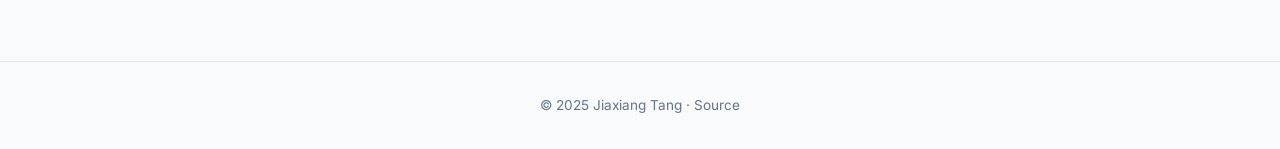
==== commit 50bbe6f4: "plan" ====
--- a/index.html
+++ b/index.html
@@ -64,8 +64,28 @@
                 <svg xmlns="http://www.w3.org/2000/svg" width="16" height="16" viewBox="0 0 24 24" fill="none" stroke="currentColor" stroke-width="2" stroke-linecap="round" stroke-linejoin="round"><path d="M14.5 2H6a2 2 0 0 0-2 2v16a2 2 0 0 0 2 2h12a2 2 0 0 0 2-2V7.5L14.5 2z"/><polyline points="14 2 14 8 20 8"/><line x1="16" x2="8" y1="13" y2="13"/><line x1="16" x2="8" y1="17" y2="17"/><line x1="10" x2="8" y1="9" y2="9"/></svg>
                 CV
               </a>
-            </div>
-          </div>
+              <a href="interview-prep.html" class="link-badge link-badge-primary">
+                <svg xmlns="http://www.w3.org/2000/svg" width="16" height="16" viewBox="0 0 24 24" fill="none" stroke="currentColor" stroke-width="2" stroke-linecap="round" stroke-linejoin="round"><path d="M9 11l3 3L22 4"/><path d="M21 12v7a2 2 0 0 1-2 2H5a2 2 0 0 1-2-2V5a2 2 0 0 1 2-2h11"/></svg>
+                Interview Prep
+              </a>
+            </div>
+          </div>
+        </div>
+      </div>
+    </section>
+
+    <!-- Interview Prep Tracker -->
+    <section class="section section-alt">
+      <div class="container">
+        <div class="home-tracker-callout">
+          <div>
+            <p class="home-tracker-label">Job interview preparation</p>
+            <h2>8-week interview prep tracker</h2>
+            <p>
+              A detailed week-by-week plan for ML/AI interviews with persistent checkboxes, weekly goals, mock interview milestones, technical drills, behavioral prep, and negotiation notes.
+            </p>
+          </div>
+          <a class="home-tracker-button" href="interview-prep.html">Open tracker</a>
         </div>
       </div>
     </section>
--- a/style.css
+++ b/style.css
@@ -196,6 +196,18 @@
   box-shadow: var(--shadow-sm);
 }
 
+.link-badge-primary {
+  background: var(--color-primary);
+  border-color: var(--color-primary);
+  color: #fff !important;
+}
+
+.link-badge-primary:hover {
+  background: var(--color-primary-dark);
+  border-color: var(--color-primary-dark);
+  color: #fff !important;
+}
+
 /* ---- Sections ---- */
 
 .section {
@@ -238,6 +250,62 @@
   margin-top: -20px;
   margin-bottom: 28px;
   line-height: 1.65;
+}
+
+/* ---- Home tracker callout ---- */
+
+.home-tracker-callout {
+  display: flex;
+  align-items: center;
+  justify-content: space-between;
+  gap: 28px;
+  border: 1px solid var(--color-border);
+  border-left: 4px solid var(--color-primary);
+  border-radius: 0 var(--radius-sm) var(--radius-sm) 0;
+  background: var(--color-bg);
+  padding: 24px 26px;
+  box-shadow: var(--shadow-sm);
+}
+
+.home-tracker-label {
+  font-size: 0.76rem;
+  font-weight: 700;
+  text-transform: uppercase;
+  letter-spacing: 0.08em;
+  color: var(--color-primary);
+  margin-bottom: 6px;
+}
+
+.home-tracker-callout h2 {
+  font-size: 1.24rem;
+  line-height: 1.35;
+  letter-spacing: -0.02em;
+  margin-bottom: 8px;
+}
+
+.home-tracker-callout p {
+  max-width: 650px;
+  font-size: 0.92rem;
+  color: var(--color-text-muted);
+  line-height: 1.65;
+}
+
+.home-tracker-button {
+  flex: 0 0 auto;
+  display: inline-flex;
+  align-items: center;
+  justify-content: center;
+  min-height: 38px;
+  padding: 8px 16px;
+  border-radius: 7px;
+  background: var(--color-primary);
+  color: #fff !important;
+  font-size: 0.86rem;
+  font-weight: 700;
+}
+
+.home-tracker-button:hover {
+  background: var(--color-primary-dark);
 }
 
 /* ---- Research Interest Cards ---- */
@@ -869,6 +937,12 @@
   .interest-grid { grid-template-columns: 1fr 1fr; }
   .nav-links a { padding: 5px 8px; }
   .nav-links a { flex: 0 0 auto; }
+  .home-tracker-callout {
+    flex-direction: column;
+    align-items: flex-start;
+    padding: 20px;
+  }
+  .home-tracker-button { width: 100%; }
   .prep-hero-grid,
   .prep-principles,
   .prep-columns,
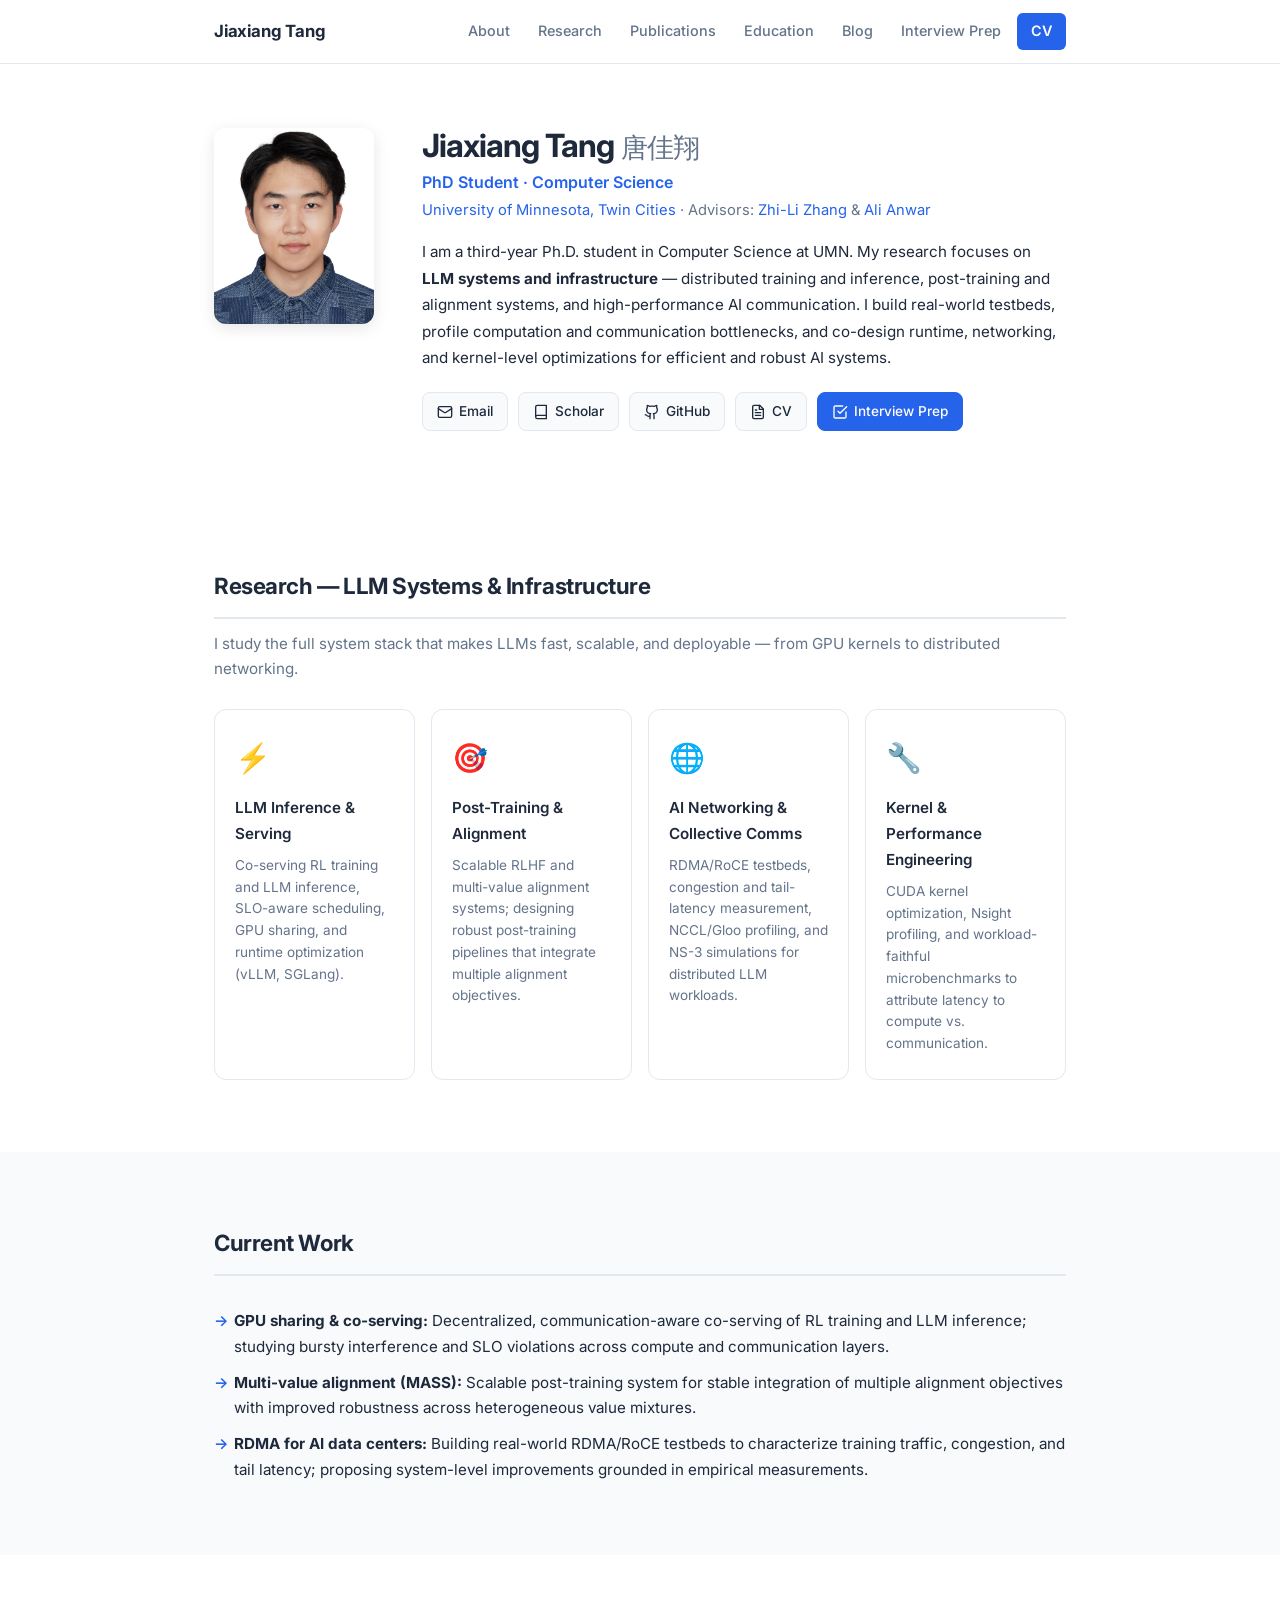
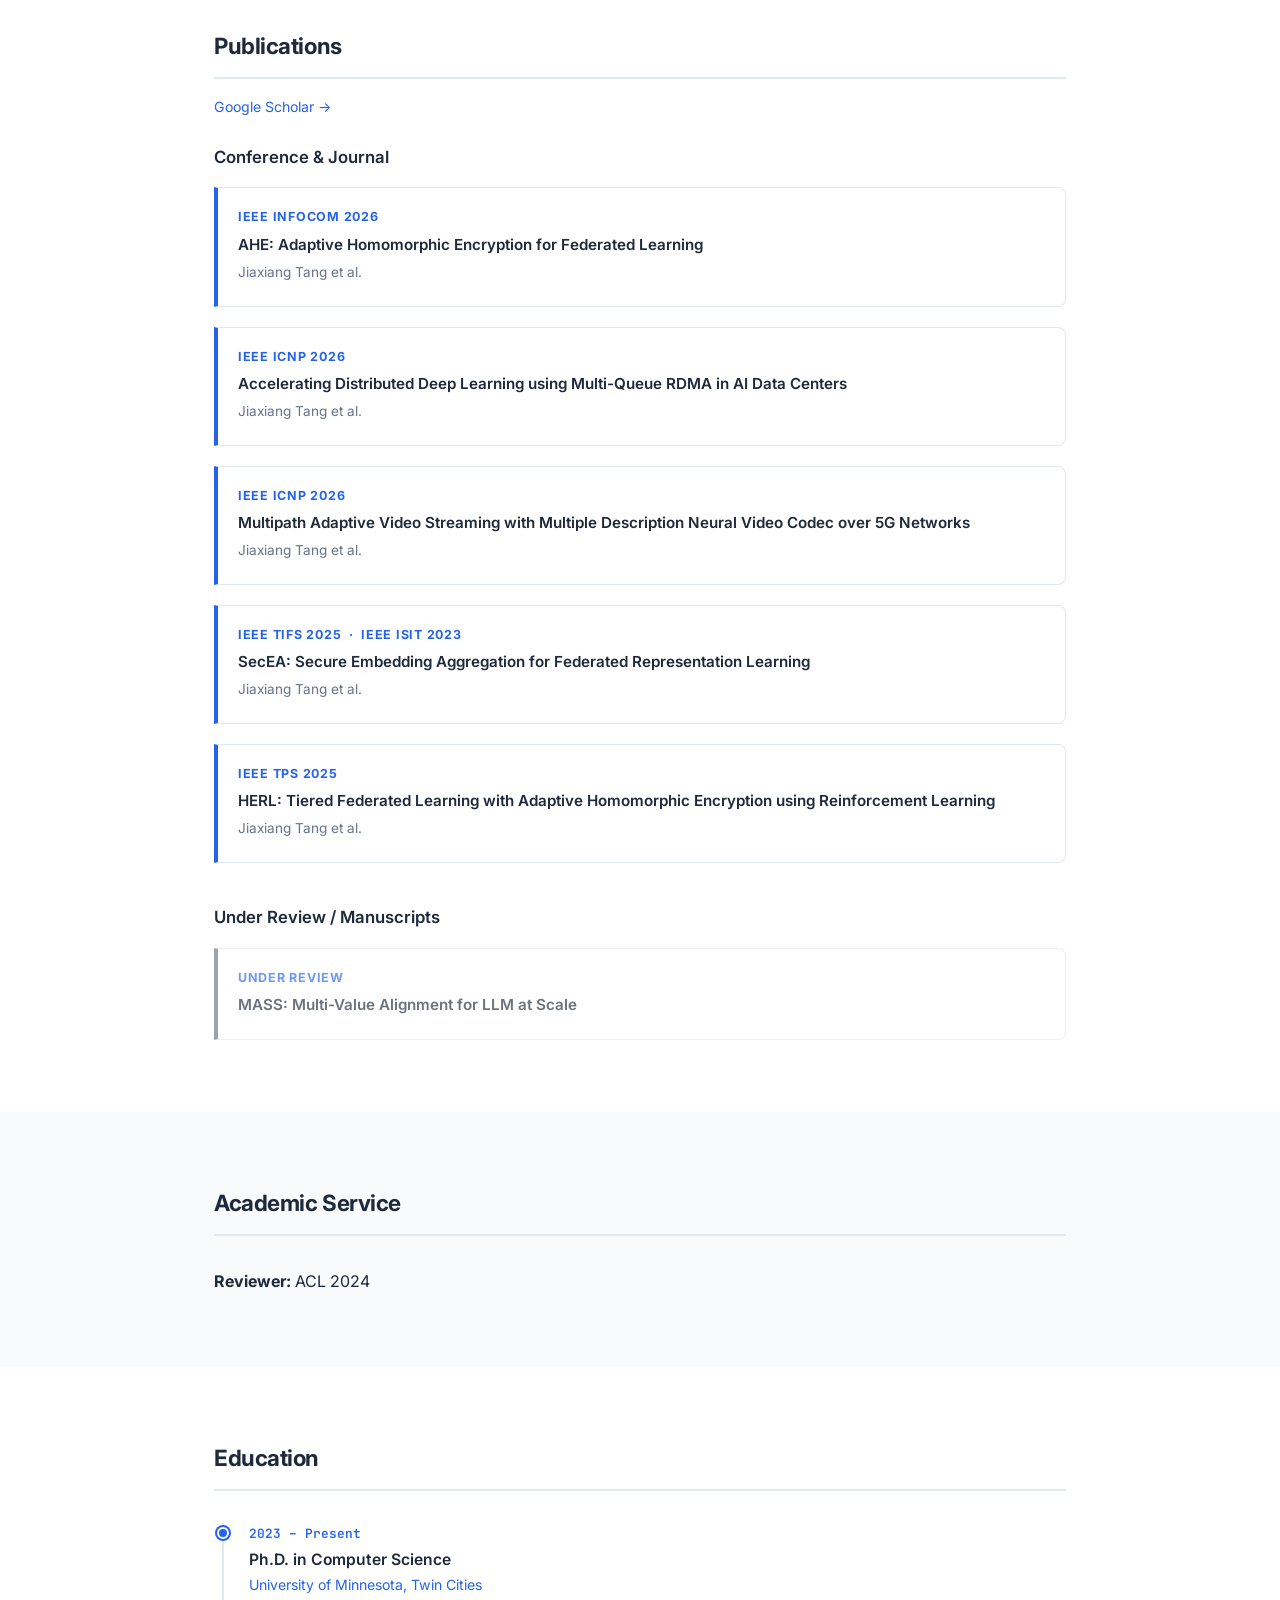
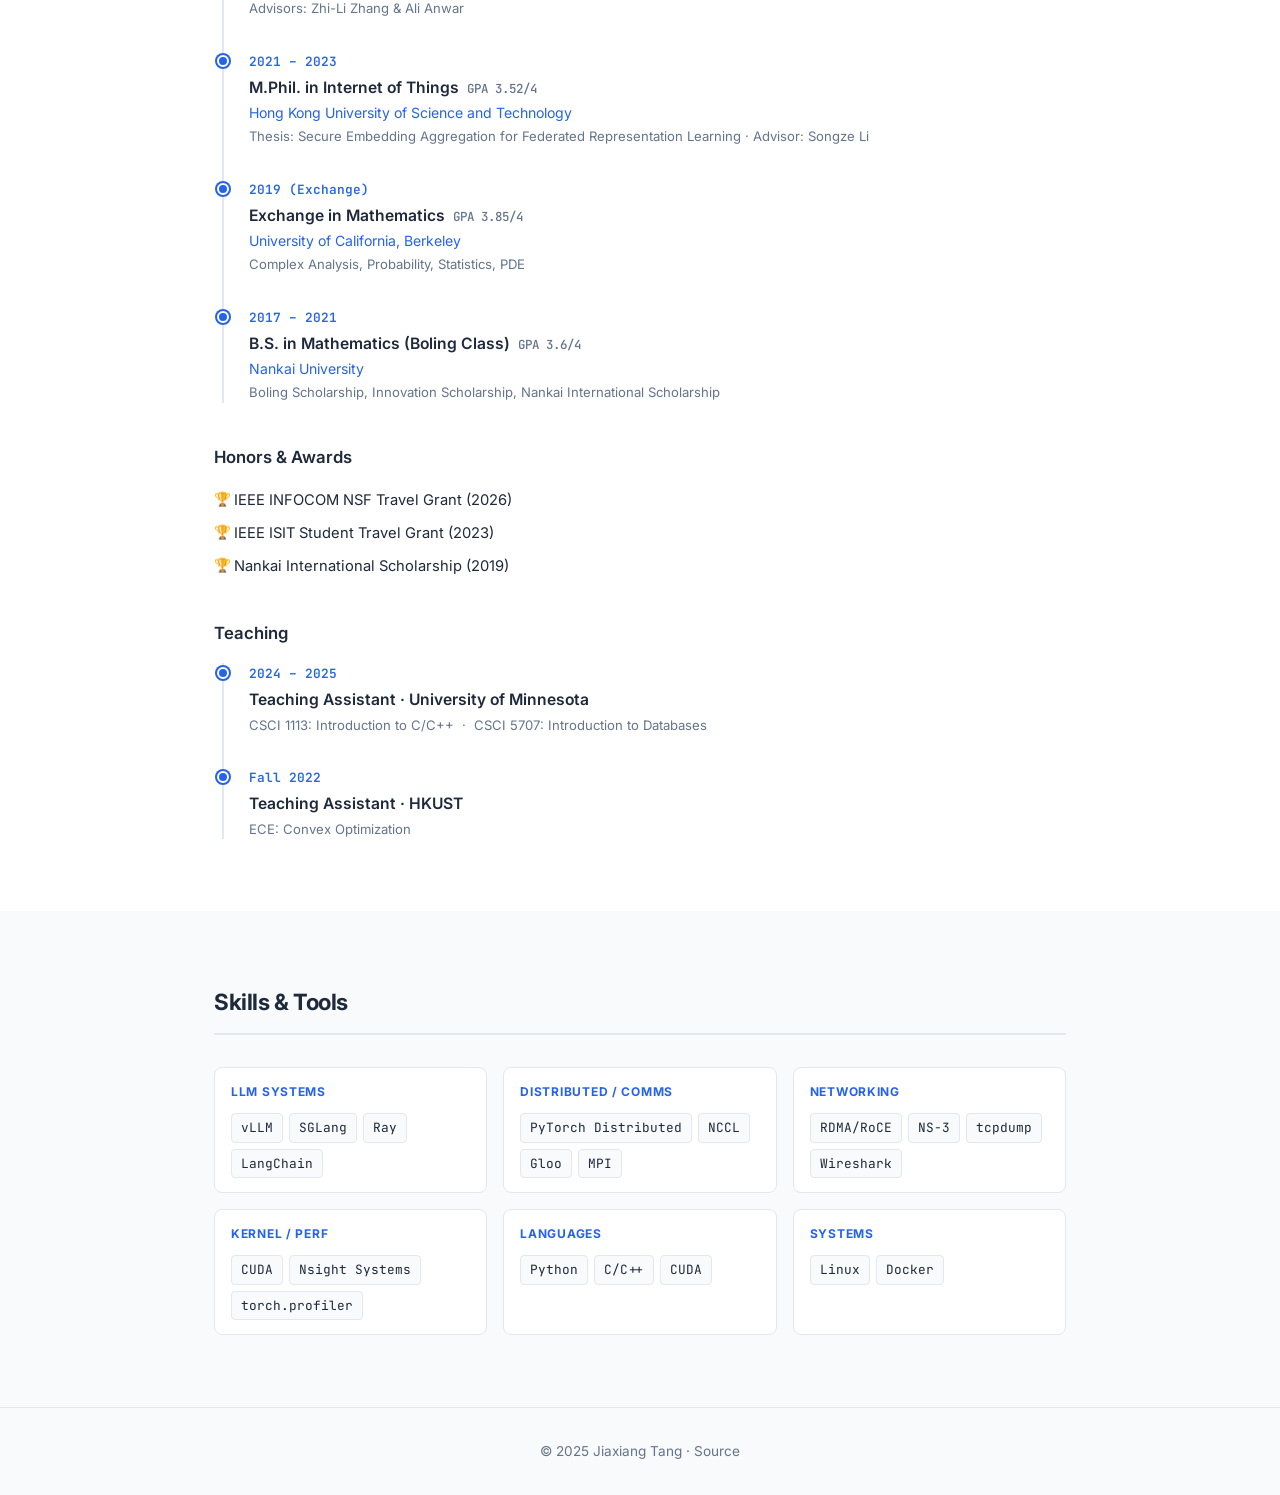
==== commit 05204b65: "new" ====
--- a/index.html
+++ b/index.html
@@ -74,22 +74,6 @@
       </div>
     </section>
 
-    <!-- Interview Prep Tracker -->
-    <section class="section section-alt">
-      <div class="container">
-        <div class="home-tracker-callout">
-          <div>
-            <p class="home-tracker-label">Job interview preparation</p>
-            <h2>8-week interview prep tracker</h2>
-            <p>
-              A detailed week-by-week plan for ML/AI interviews with persistent checkboxes, weekly goals, mock interview milestones, technical drills, behavioral prep, and negotiation notes.
-            </p>
-          </div>
-          <a class="home-tracker-button" href="interview-prep.html">Open tracker</a>
-        </div>
-      </div>
-    </section>
-
     <!-- Research Interests -->
     <section class="section" id="research">
       <div class="container">
@@ -148,6 +132,18 @@
           </div>
 
           <div class="pub-item">
+            <div class="pub-venue">IEEE ICNP 2026</div>
+            <div class="pub-title">Accelerating Distributed Deep Learning using Multi-Queue RDMA in AI Data Centers</div>
+            <div class="pub-authors">Jiaxiang Tang et al.</div>
+          </div>
+
+          <div class="pub-item">
+            <div class="pub-venue">IEEE ICNP 2026</div>
+            <div class="pub-title">Multipath Adaptive Video Streaming with Multiple Description Neural Video Codec over 5G Networks</div>
+            <div class="pub-authors">Jiaxiang Tang et al.</div>
+          </div>
+
+          <div class="pub-item">
             <div class="pub-venue">IEEE TIFS 2025 &nbsp;·&nbsp; IEEE ISIT 2023</div>
             <div class="pub-title">SecEA: Secure Embedding Aggregation for Federated Representation Learning</div>
             <div class="pub-authors">Jiaxiang Tang et al.</div>
@@ -167,16 +163,6 @@
           <div class="pub-item pub-item-draft">
             <div class="pub-venue">Under Review</div>
             <div class="pub-title">MASS: Multi-Value Alignment for LLM at Scale</div>
-          </div>
-
-          <div class="pub-item pub-item-draft">
-            <div class="pub-venue">Under Review</div>
-            <div class="pub-title">multi-Queue RDMA in AI Data Centers for Scalable Training Acceleration</div>
-          </div>
-
-          <div class="pub-item pub-item-draft">
-            <div class="pub-venue">Under Review</div>
-            <div class="pub-title">Multi-Path Video Streaming Optimization in 5G Networks</div>
           </div>
 
         </div>
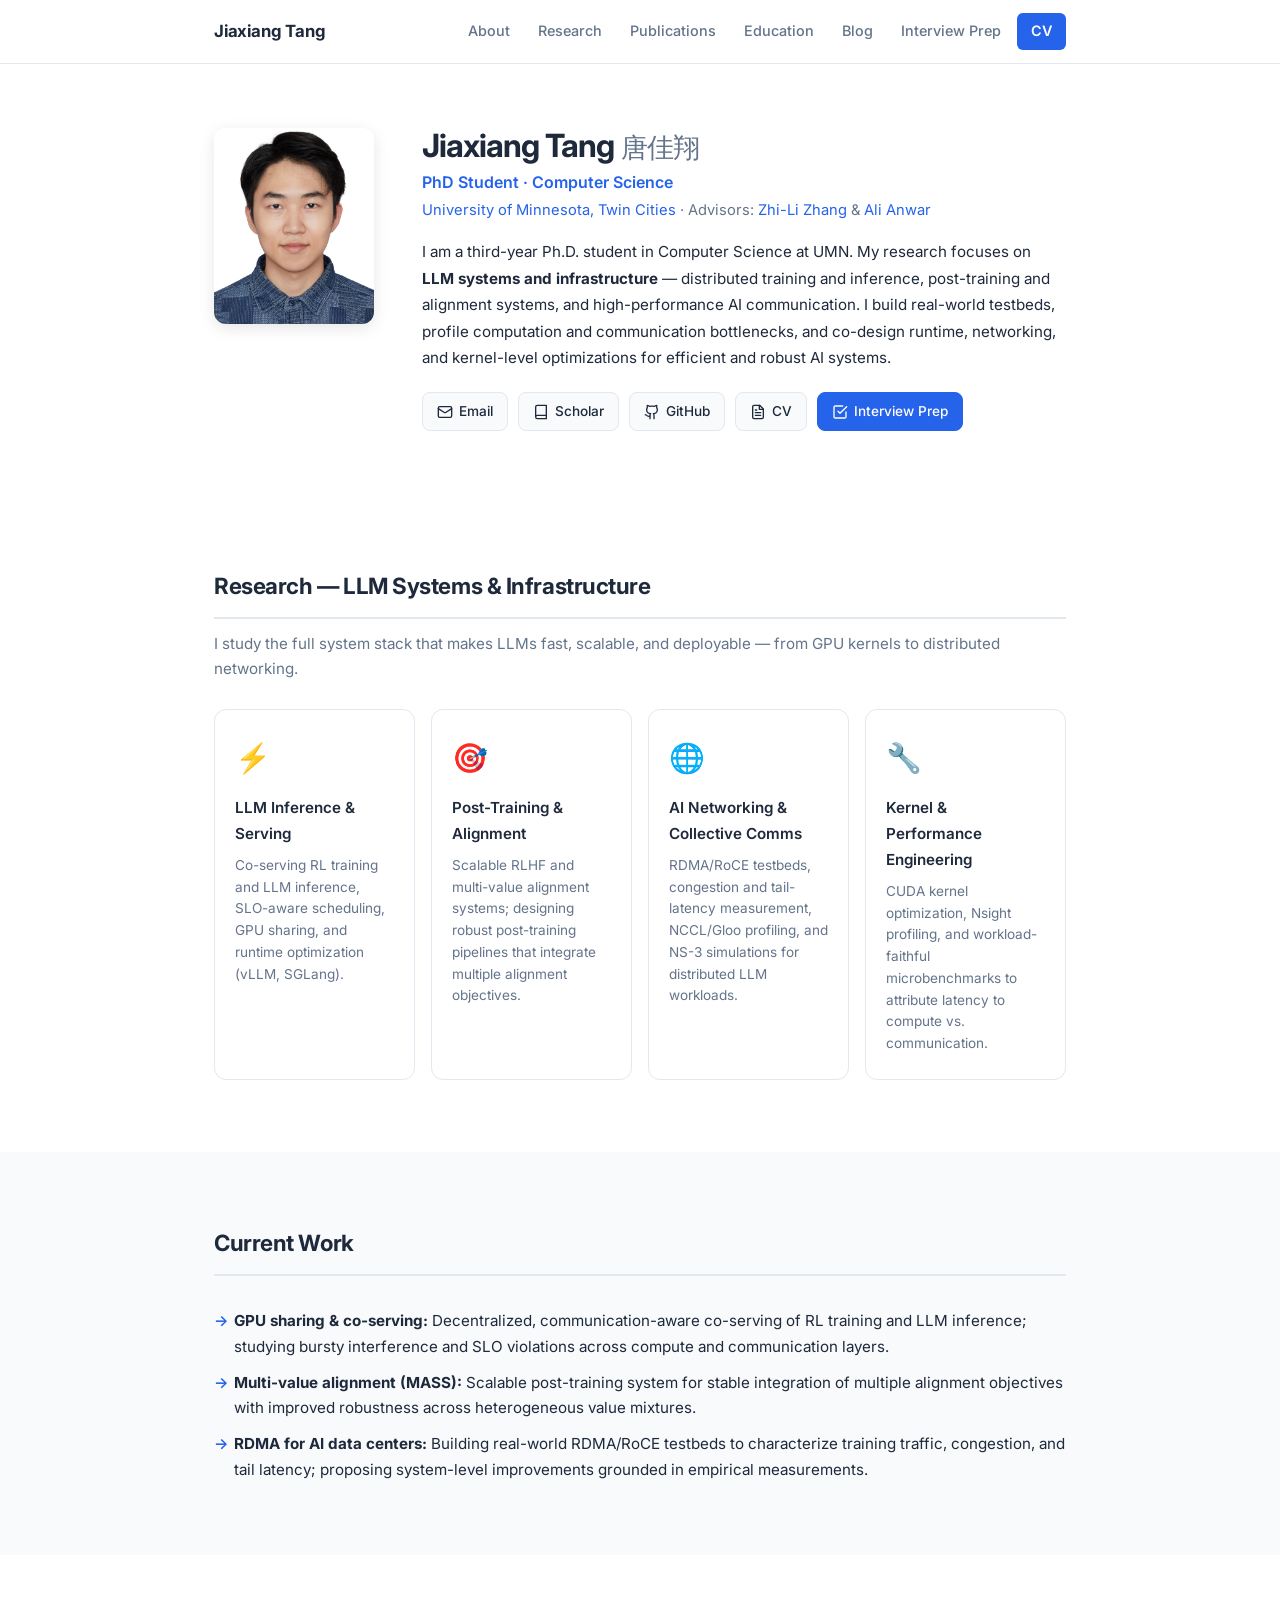
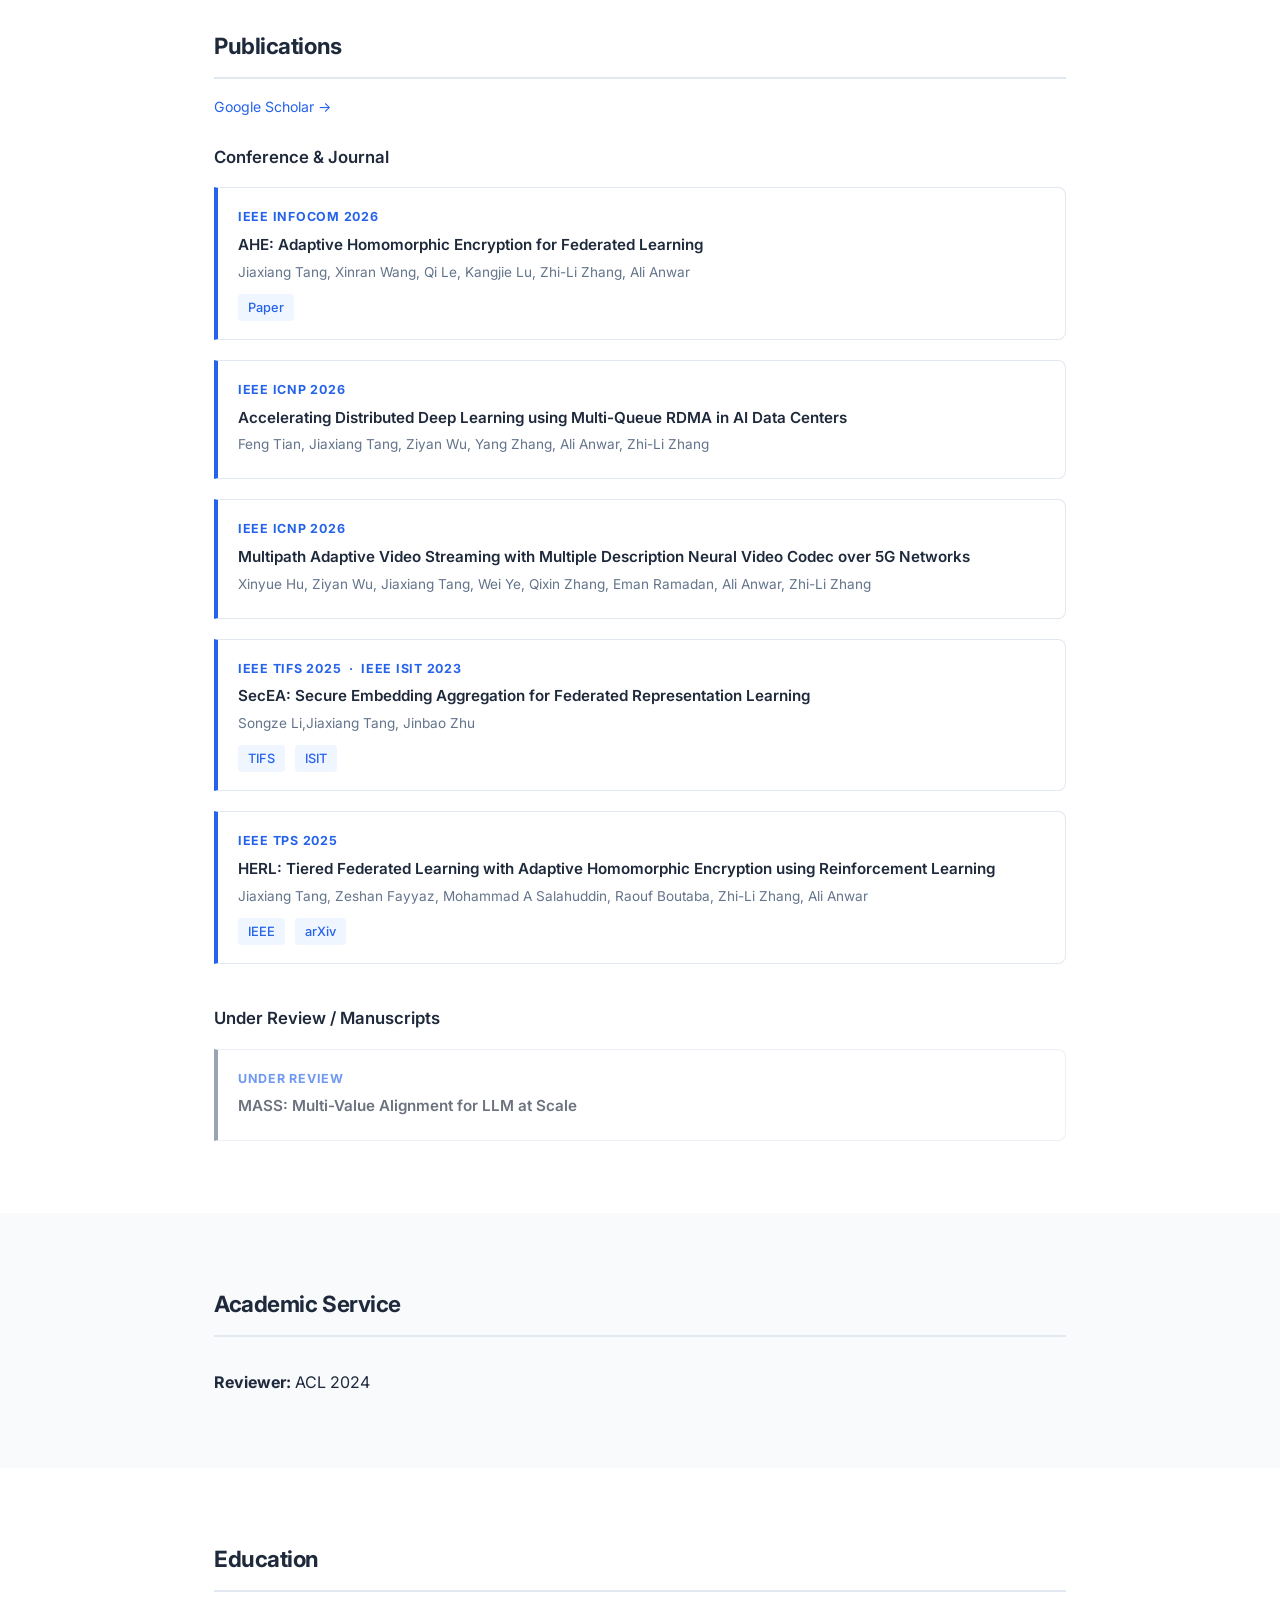
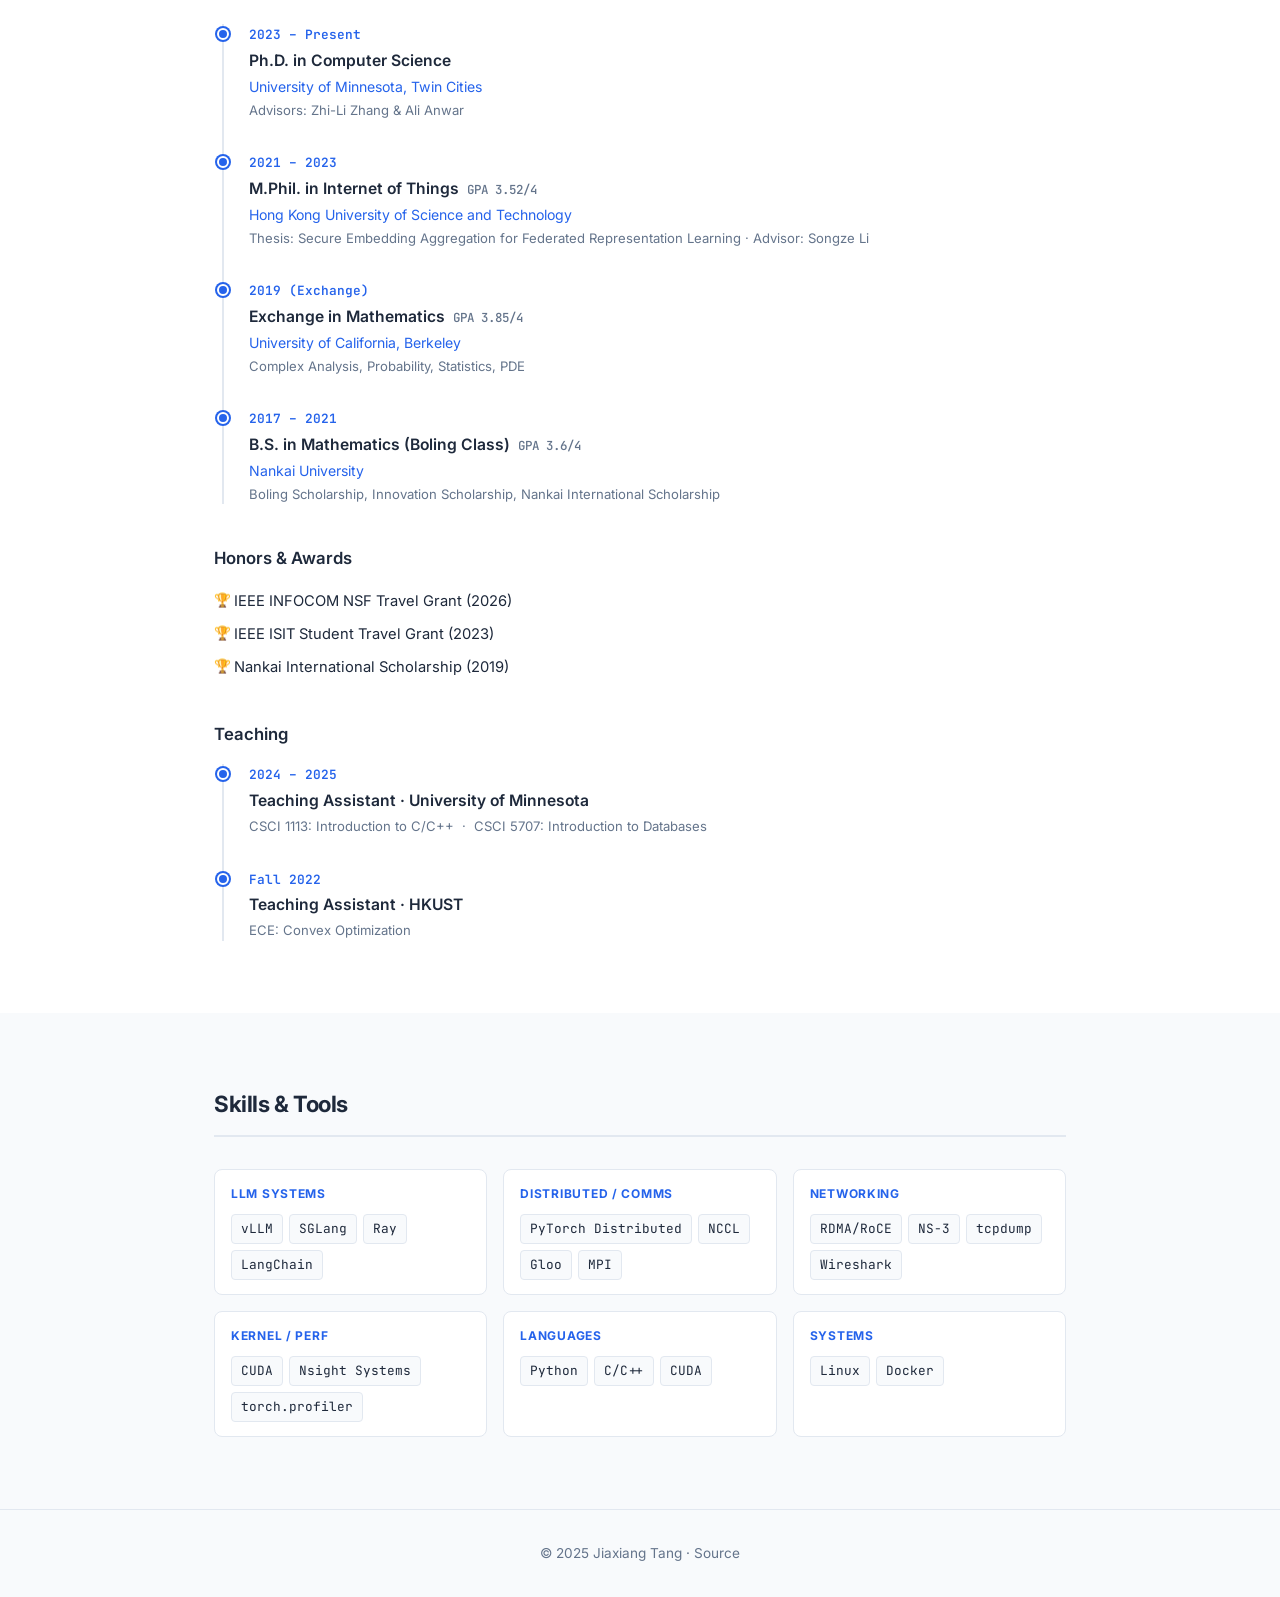
==== commit 544f2009: "link" ====
--- a/index.html
+++ b/index.html
@@ -120,7 +120,7 @@
     <section class="section" id="publications">
       <div class="container">
         <h2 class="section-title">Publications</h2>
-        <p class="section-note"><a href="https://scholar.google.com/citations?hl=zh-CN&user=TCQa5McAAAAJ" target="_blank">Google Scholar →</a></p>
+        <p class="section-note"><a href="https://scholar.google.com/citations?user=Uau_QtYAAAAJ" target="_blank">Google Scholar →</a></p>
 
         <h3 class="subsection-title" style="margin-top:0">Conference &amp; Journal</h3>
         <div class="pub-list">
@@ -128,31 +128,42 @@
           <div class="pub-item">
             <div class="pub-venue">IEEE INFOCOM 2026</div>
             <div class="pub-title">AHE: Adaptive Homomorphic Encryption for Federated Learning</div>
-            <div class="pub-authors">Jiaxiang Tang et al.</div>
+            <div class="pub-authors">Jiaxiang Tang, Xinran Wang, Qi Le, Kangjie Lu, Zhi-Li Zhang, Ali Anwar</div>
+            <div class="pub-links">
+              <a class="pub-link" href="https://doi.org/10.1109/INFOCOM59046.2026.11571699" target="_blank" rel="noopener">Paper</a>
+            </div>
           </div>
 
           <div class="pub-item">
             <div class="pub-venue">IEEE ICNP 2026</div>
             <div class="pub-title">Accelerating Distributed Deep Learning using Multi-Queue RDMA in AI Data Centers</div>
-            <div class="pub-authors">Jiaxiang Tang et al.</div>
+            <div class="pub-authors">Feng Tian, Jiaxiang Tang, Ziyan Wu, Yang Zhang, Ali Anwar, Zhi-Li Zhang</div>
           </div>
 
           <div class="pub-item">
             <div class="pub-venue">IEEE ICNP 2026</div>
             <div class="pub-title">Multipath Adaptive Video Streaming with Multiple Description Neural Video Codec over 5G Networks</div>
-            <div class="pub-authors">Jiaxiang Tang et al.</div>
+            <div class="pub-authors">Xinyue Hu, Ziyan Wu, Jiaxiang Tang, Wei Ye, Qixin Zhang, Eman Ramadan, Ali Anwar, Zhi-Li Zhang</div>
           </div>
 
           <div class="pub-item">
             <div class="pub-venue">IEEE TIFS 2025 &nbsp;·&nbsp; IEEE ISIT 2023</div>
             <div class="pub-title">SecEA: Secure Embedding Aggregation for Federated Representation Learning</div>
-            <div class="pub-authors">Jiaxiang Tang et al.</div>
+            <div class="pub-authors">Songze Li,Jiaxiang Tang, Jinbao Zhu</div>
+            <div class="pub-links">
+              <a class="pub-link" href="https://ieeexplore.ieee.org/document/11037435/" target="_blank" rel="noopener">TIFS</a>
+              <a class="pub-link" href="https://ieeexplore.ieee.org/document/10206974/" target="_blank" rel="noopener">ISIT</a>
+            </div>
           </div>
 
           <div class="pub-item">
             <div class="pub-venue">IEEE TPS 2025</div>
             <div class="pub-title">HERL: Tiered Federated Learning with Adaptive Homomorphic Encryption using Reinforcement Learning</div>
-            <div class="pub-authors">Jiaxiang Tang et al.</div>
+            <div class="pub-authors">Jiaxiang Tang, Zeshan Fayyaz, Mohammad A Salahuddin, Raouf Boutaba, Zhi-Li Zhang, Ali Anwar</div>
+            <div class="pub-links">
+              <a class="pub-link" href="https://www.computer.org/csdl/proceedings-article/tps-isa/2025/969100a011/2eytfgw3L8I" target="_blank" rel="noopener">IEEE</a>
+              <a class="pub-link" href="https://arxiv.org/abs/2409.07631" target="_blank" rel="noopener">arXiv</a>
+            </div>
           </div>
 
         </div>
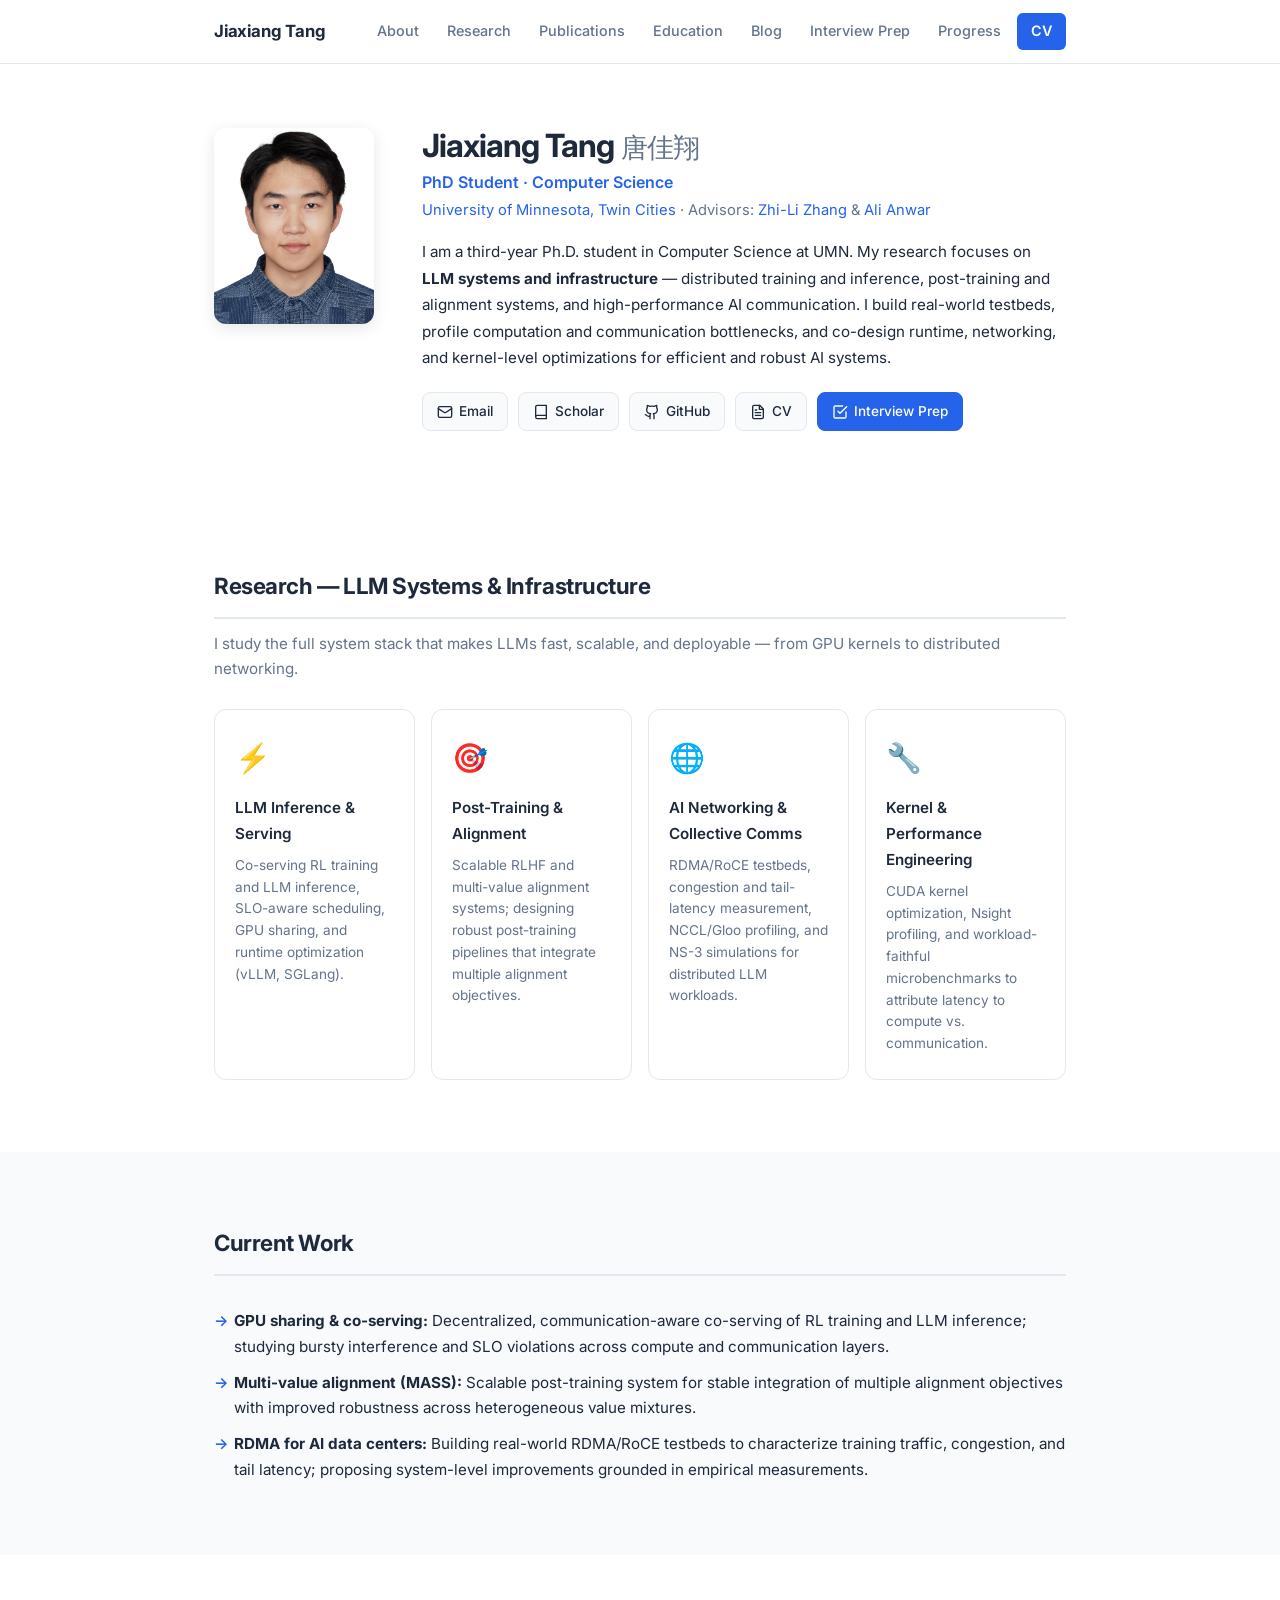
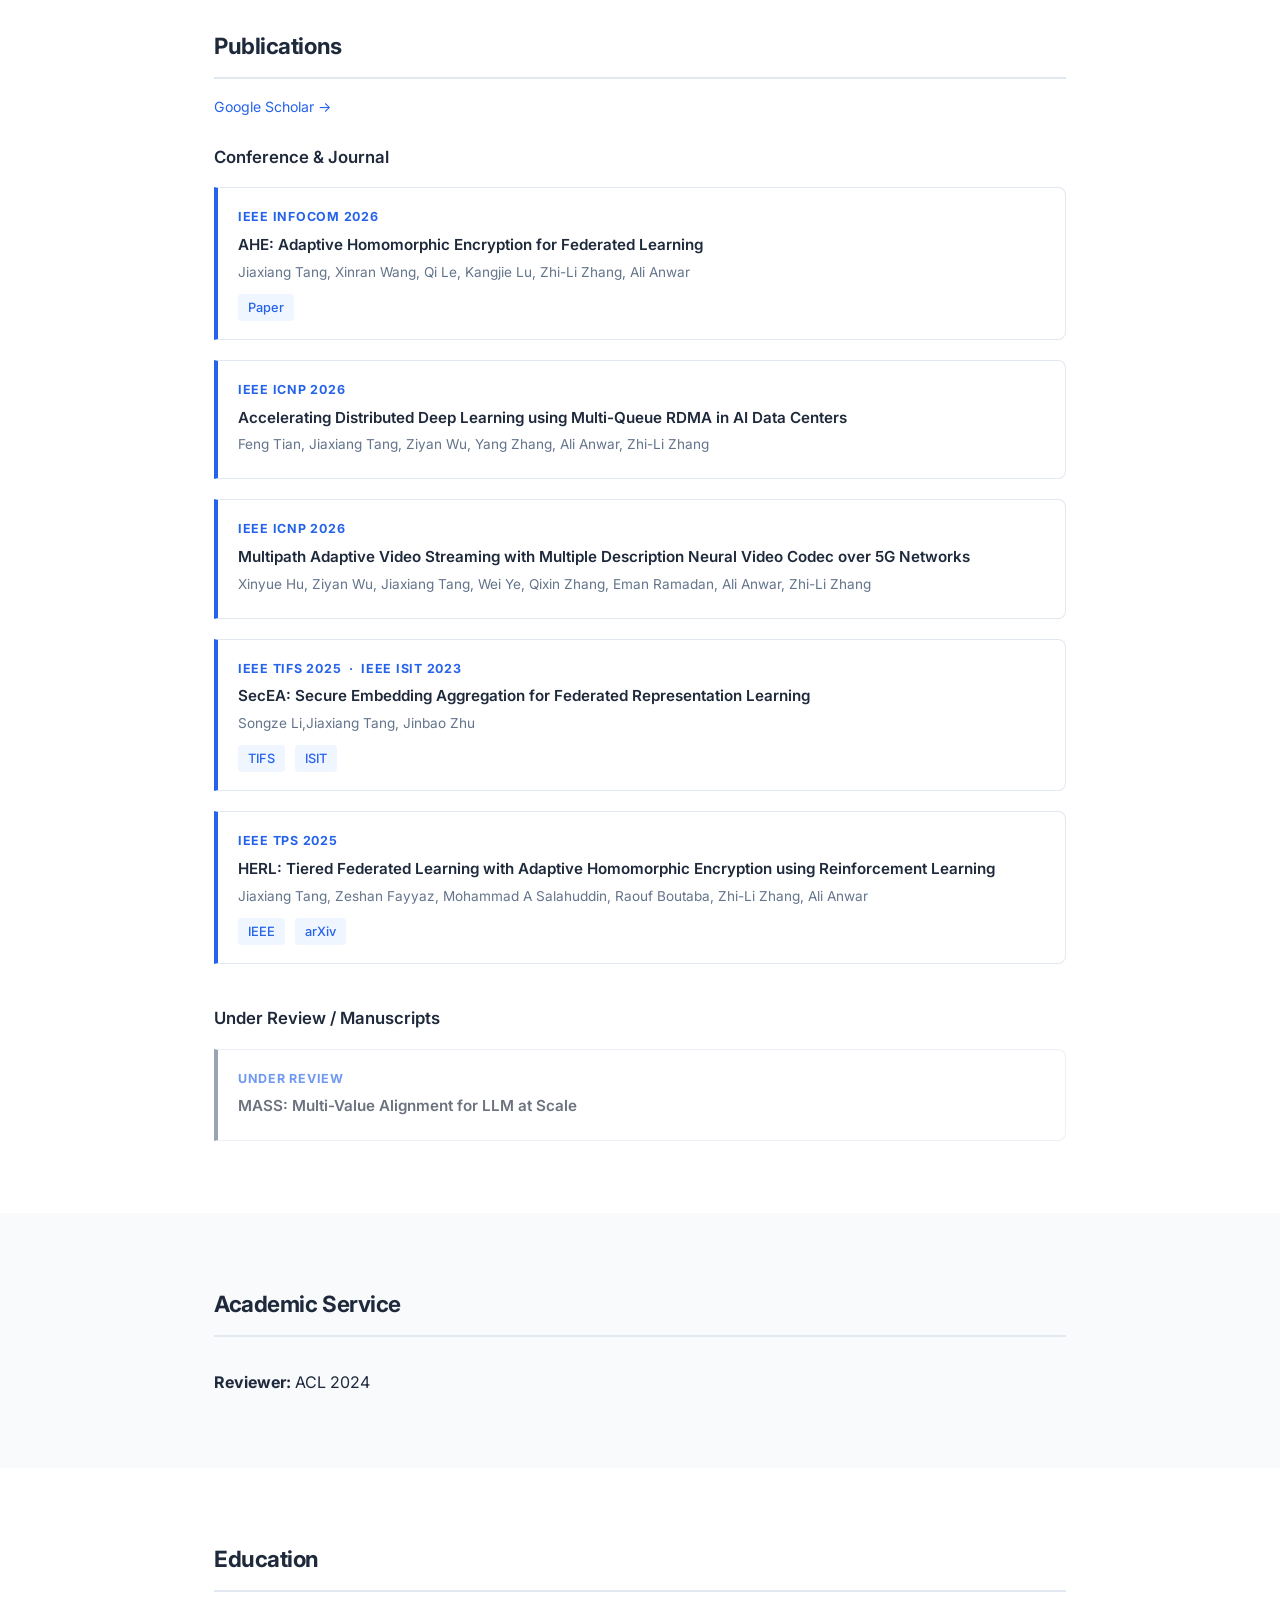
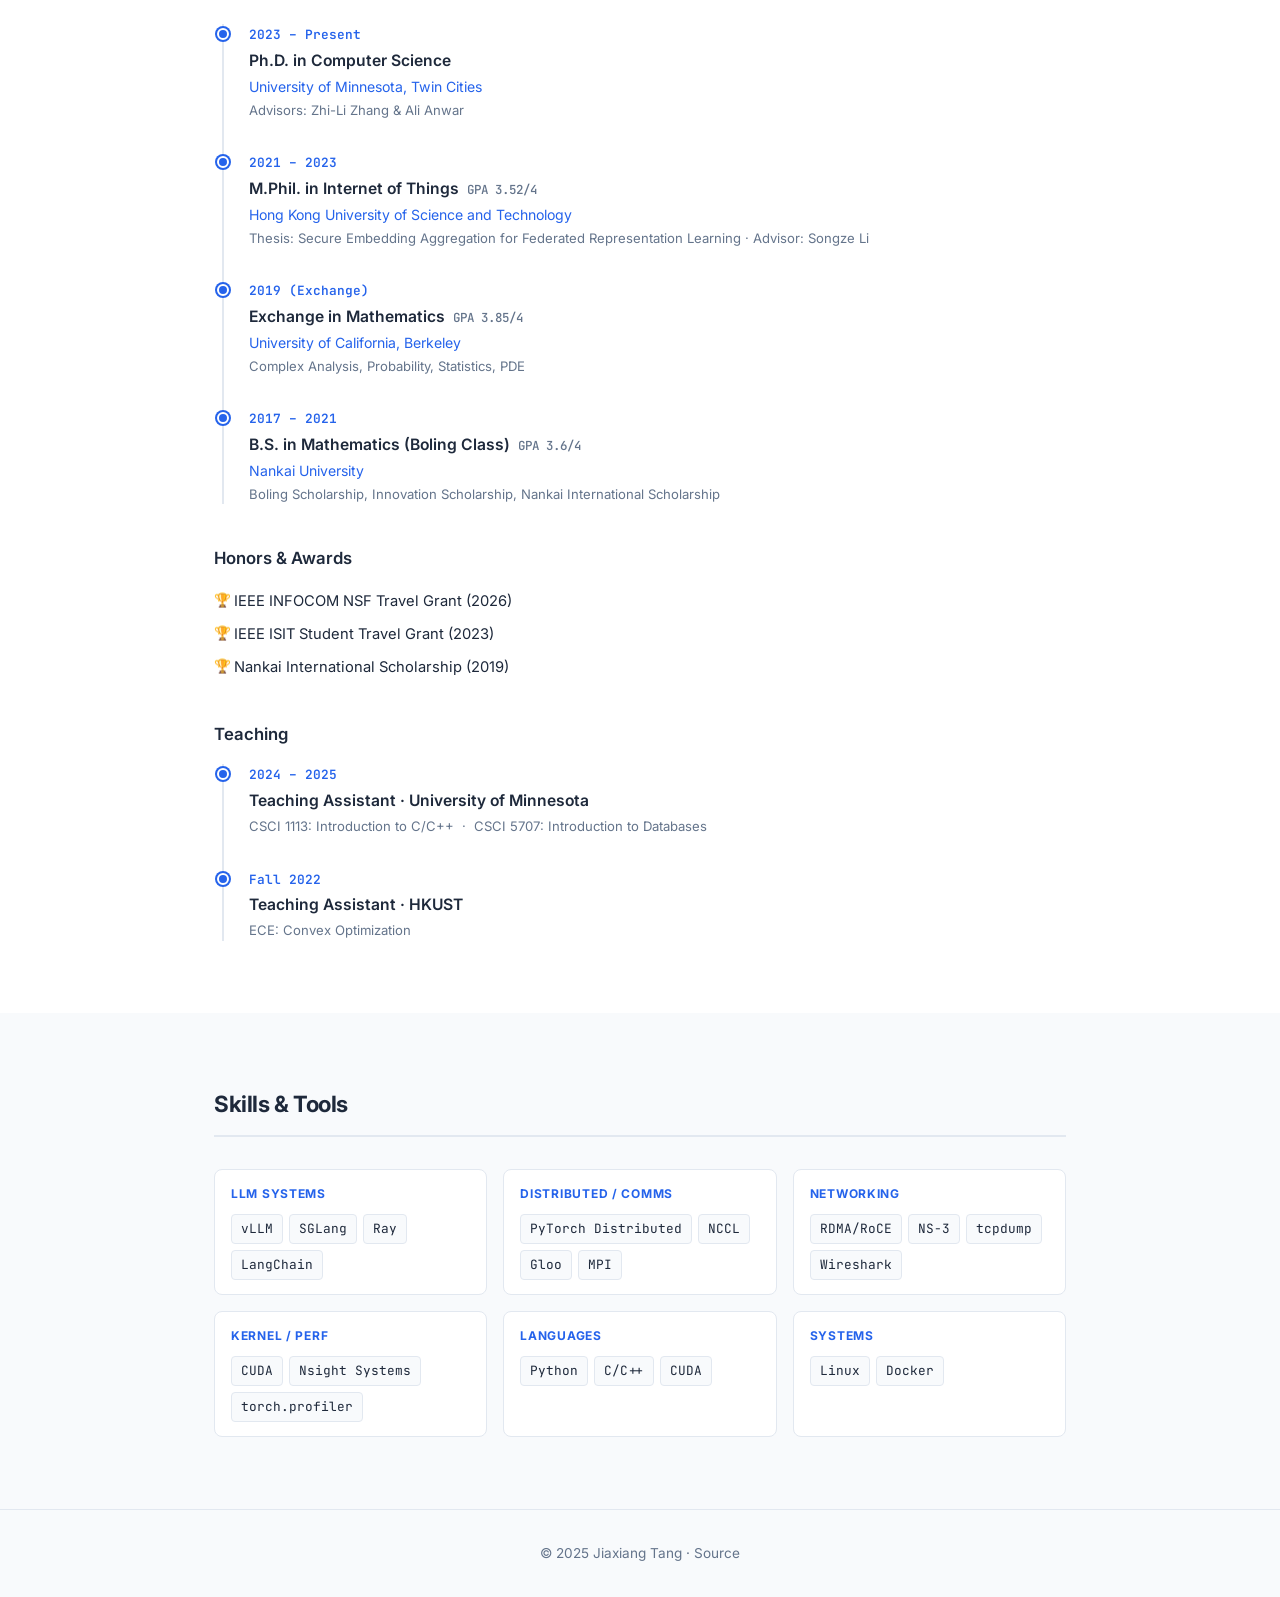
==== commit dbcd7902: "Add interview-prep progress dashboard New progress.html visualizes preparation progress only (no pla" ====
--- a/index.html
+++ b/index.html
@@ -23,6 +23,7 @@
         <a href="#education">Education</a>
         <a href="blog/index.html">Blog</a>
         <a href="interview-prep.html">Interview Prep</a>
+        <a href="progress.html">Progress</a>
         <a href="cv/jiaxiang-resume.pdf" target="_blank" class="btn-cv">CV</a>
       </div>
     </div>
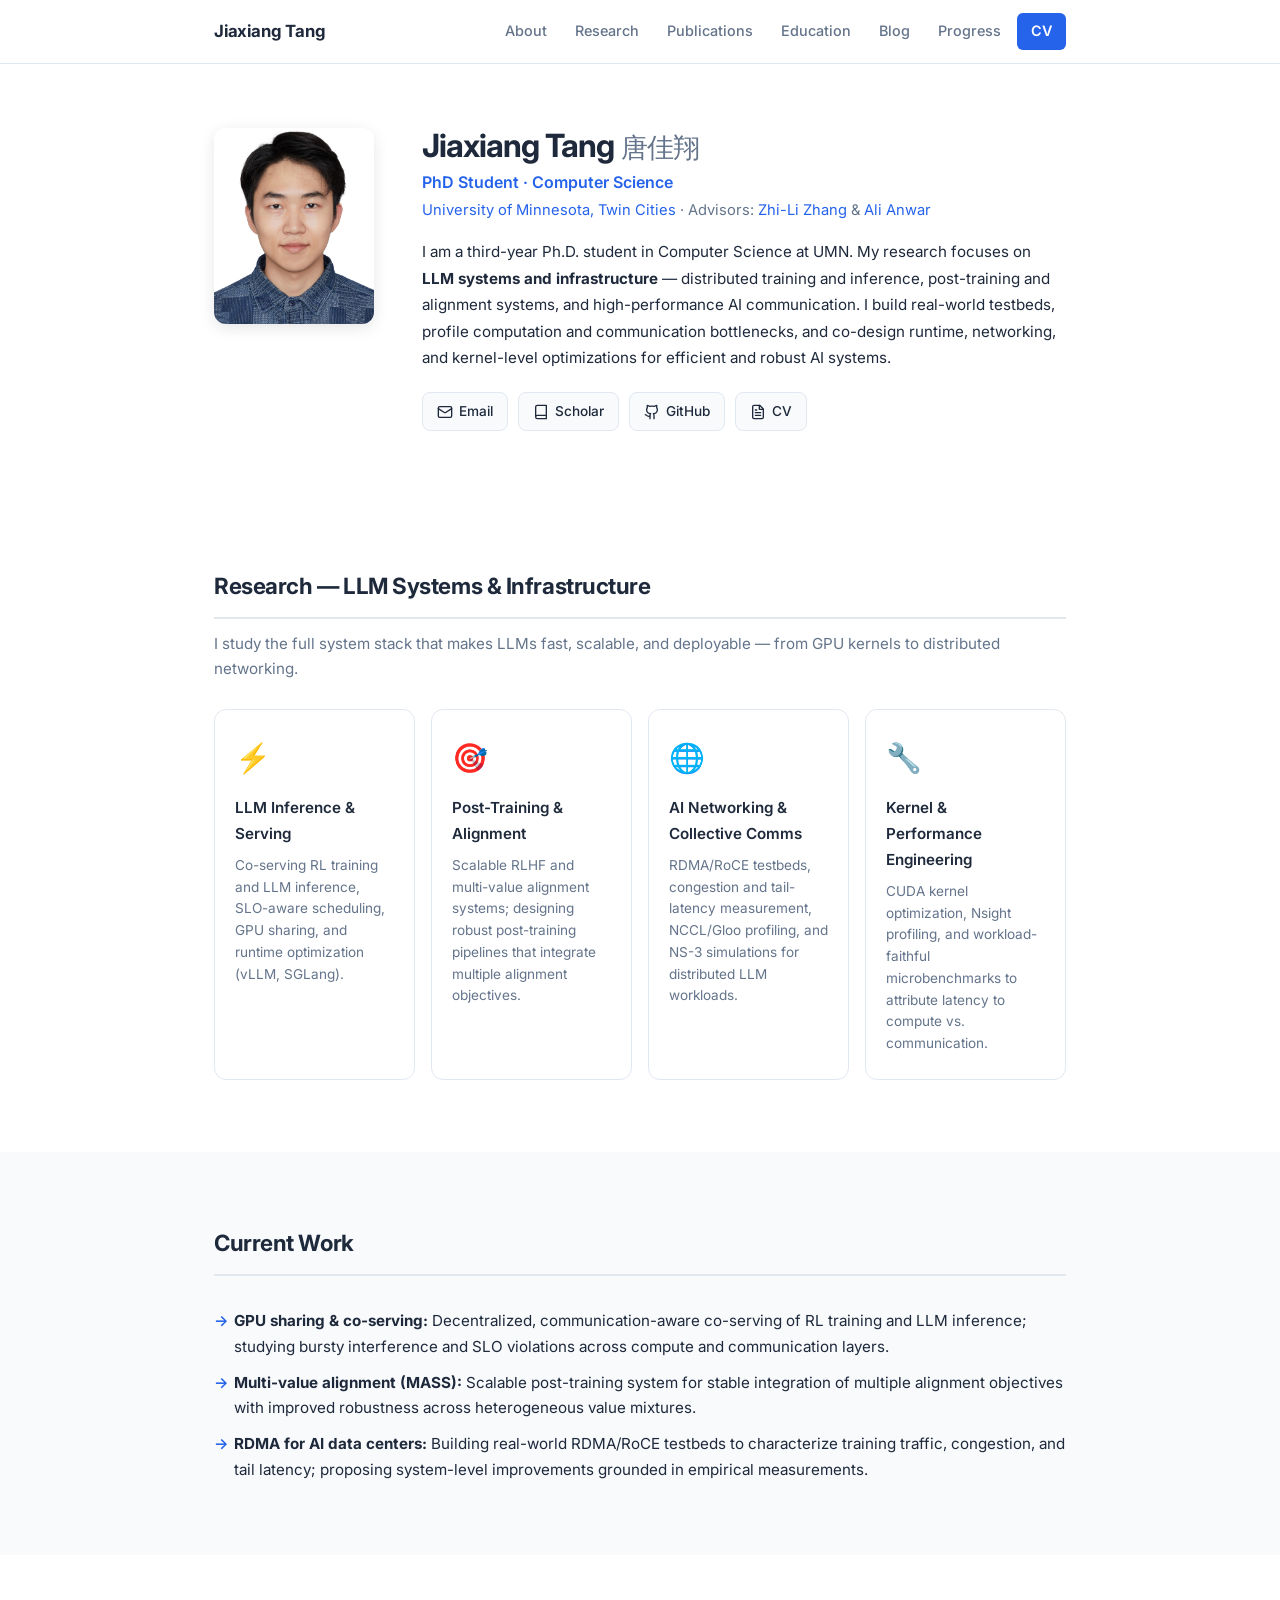
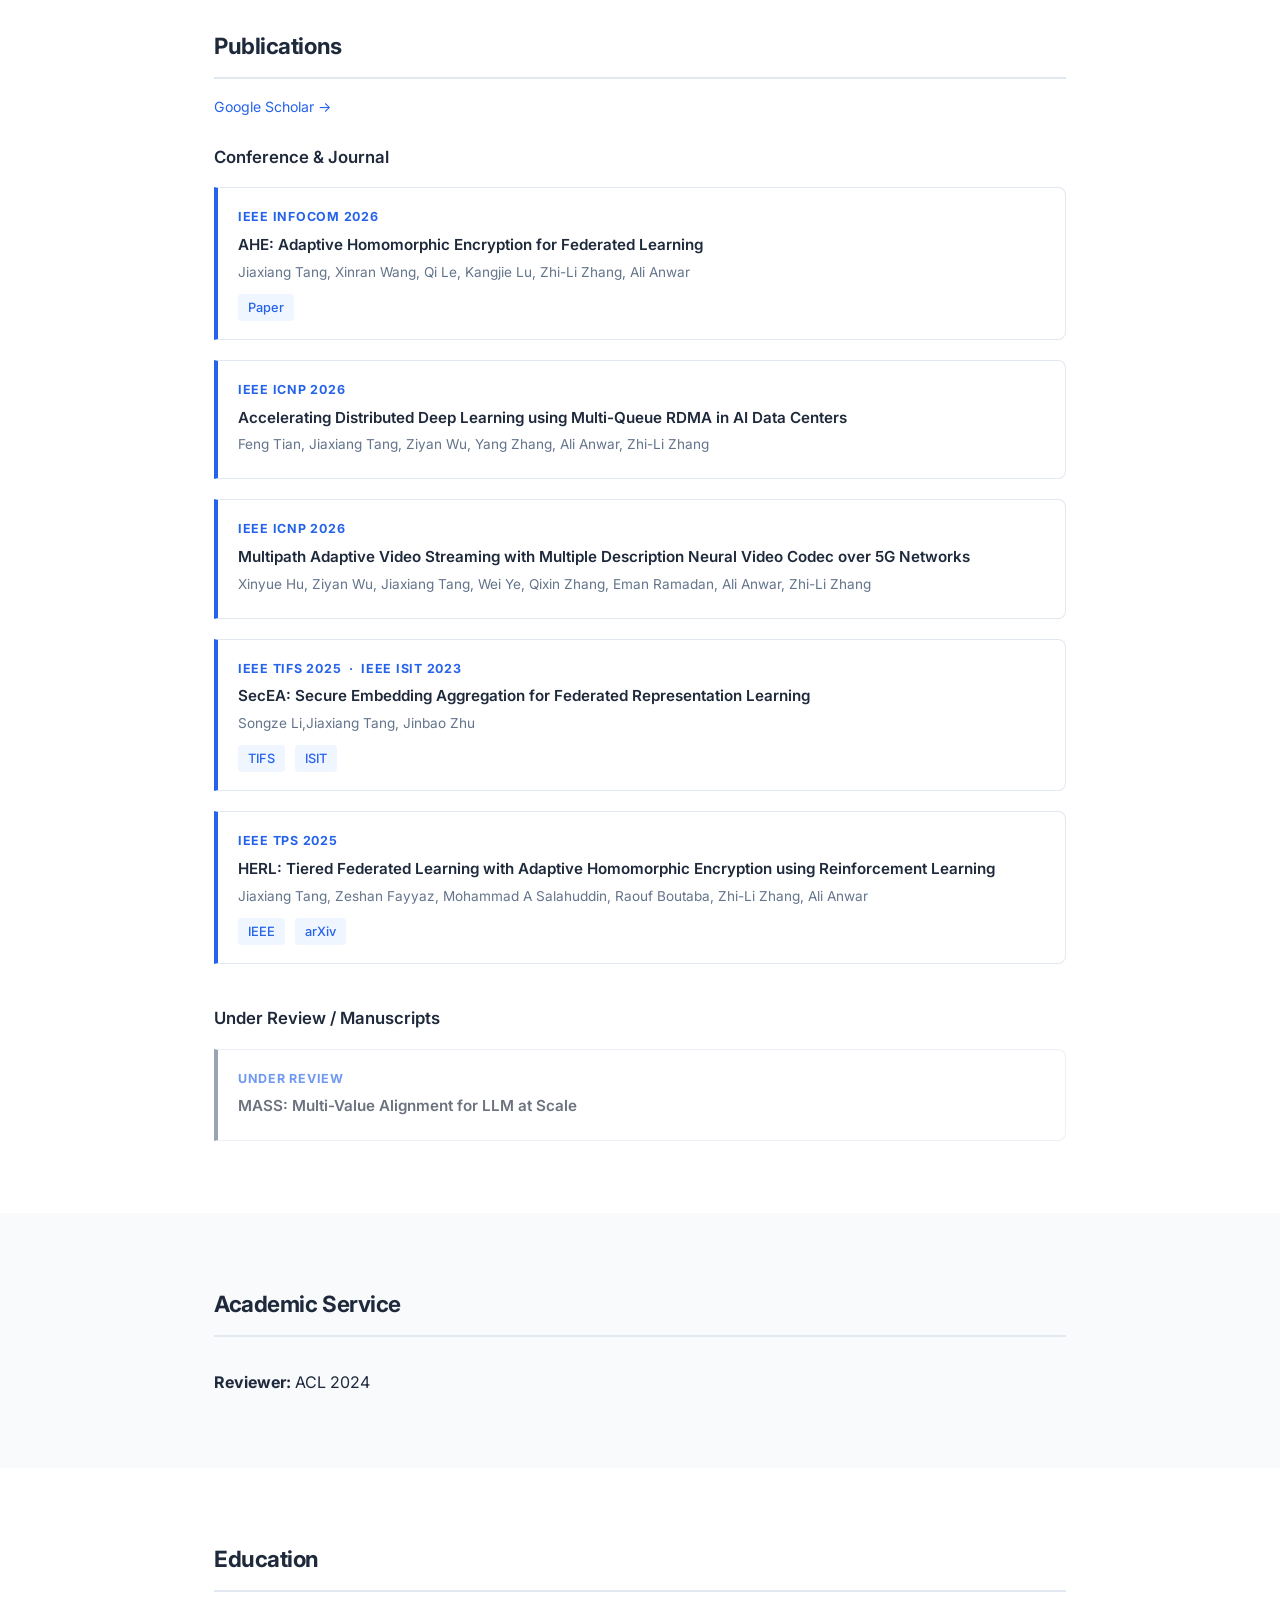
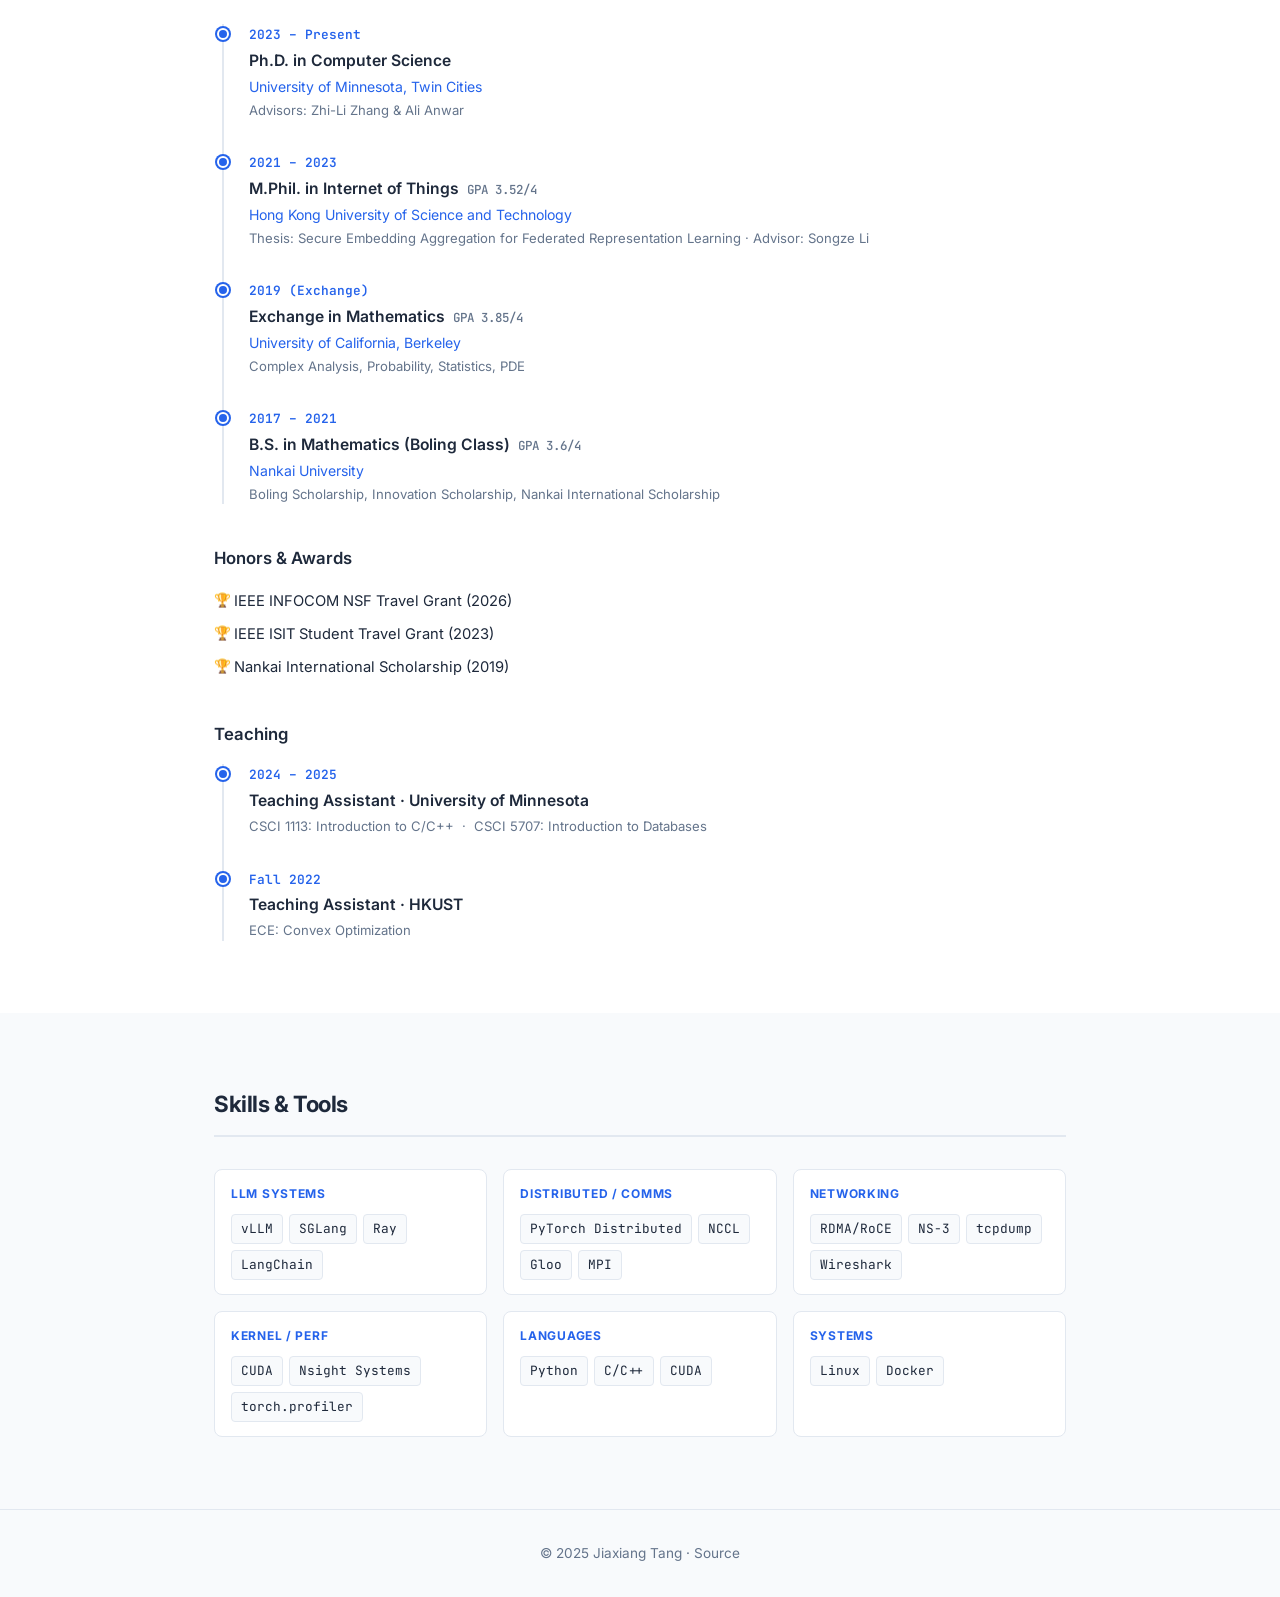
==== commit 8f90ec59: "Hide the interview-prep page Remove every link to interview-prep.html (home nav + hero badge, blog n" ====
--- a/index.html
+++ b/index.html
@@ -22,7 +22,6 @@
         <a href="#publications">Publications</a>
         <a href="#education">Education</a>
         <a href="blog/index.html">Blog</a>
-        <a href="interview-prep.html">Interview Prep</a>
         <a href="progress.html">Progress</a>
         <a href="cv/jiaxiang-resume.pdf" target="_blank" class="btn-cv">CV</a>
       </div>
@@ -65,10 +64,6 @@
                 <svg xmlns="http://www.w3.org/2000/svg" width="16" height="16" viewBox="0 0 24 24" fill="none" stroke="currentColor" stroke-width="2" stroke-linecap="round" stroke-linejoin="round"><path d="M14.5 2H6a2 2 0 0 0-2 2v16a2 2 0 0 0 2 2h12a2 2 0 0 0 2-2V7.5L14.5 2z"/><polyline points="14 2 14 8 20 8"/><line x1="16" x2="8" y1="13" y2="13"/><line x1="16" x2="8" y1="17" y2="17"/><line x1="10" x2="8" y1="9" y2="9"/></svg>
                 CV
               </a>
-              <a href="interview-prep.html" class="link-badge link-badge-primary">
-                <svg xmlns="http://www.w3.org/2000/svg" width="16" height="16" viewBox="0 0 24 24" fill="none" stroke="currentColor" stroke-width="2" stroke-linecap="round" stroke-linejoin="round"><path d="M9 11l3 3L22 4"/><path d="M21 12v7a2 2 0 0 1-2 2H5a2 2 0 0 1-2-2V5a2 2 0 0 1 2-2h11"/></svg>
-                Interview Prep
-              </a>
             </div>
           </div>
         </div>
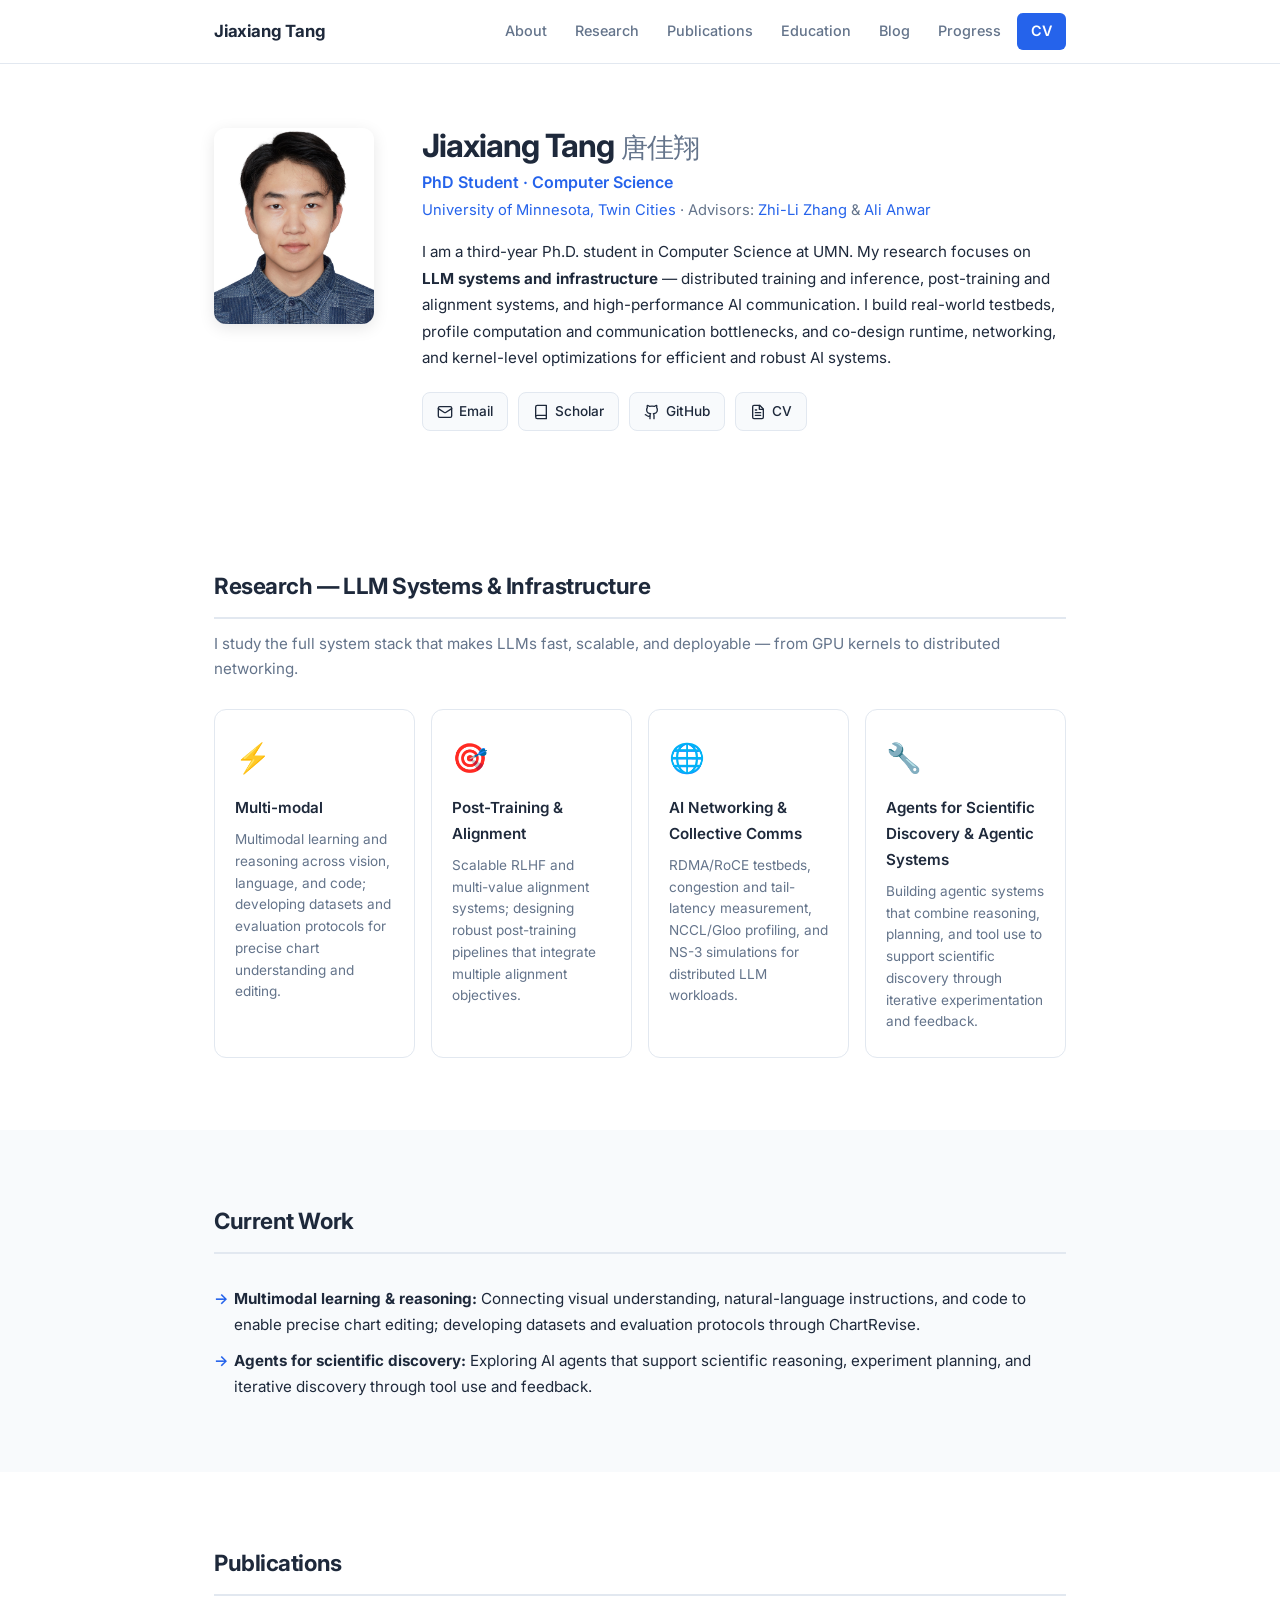
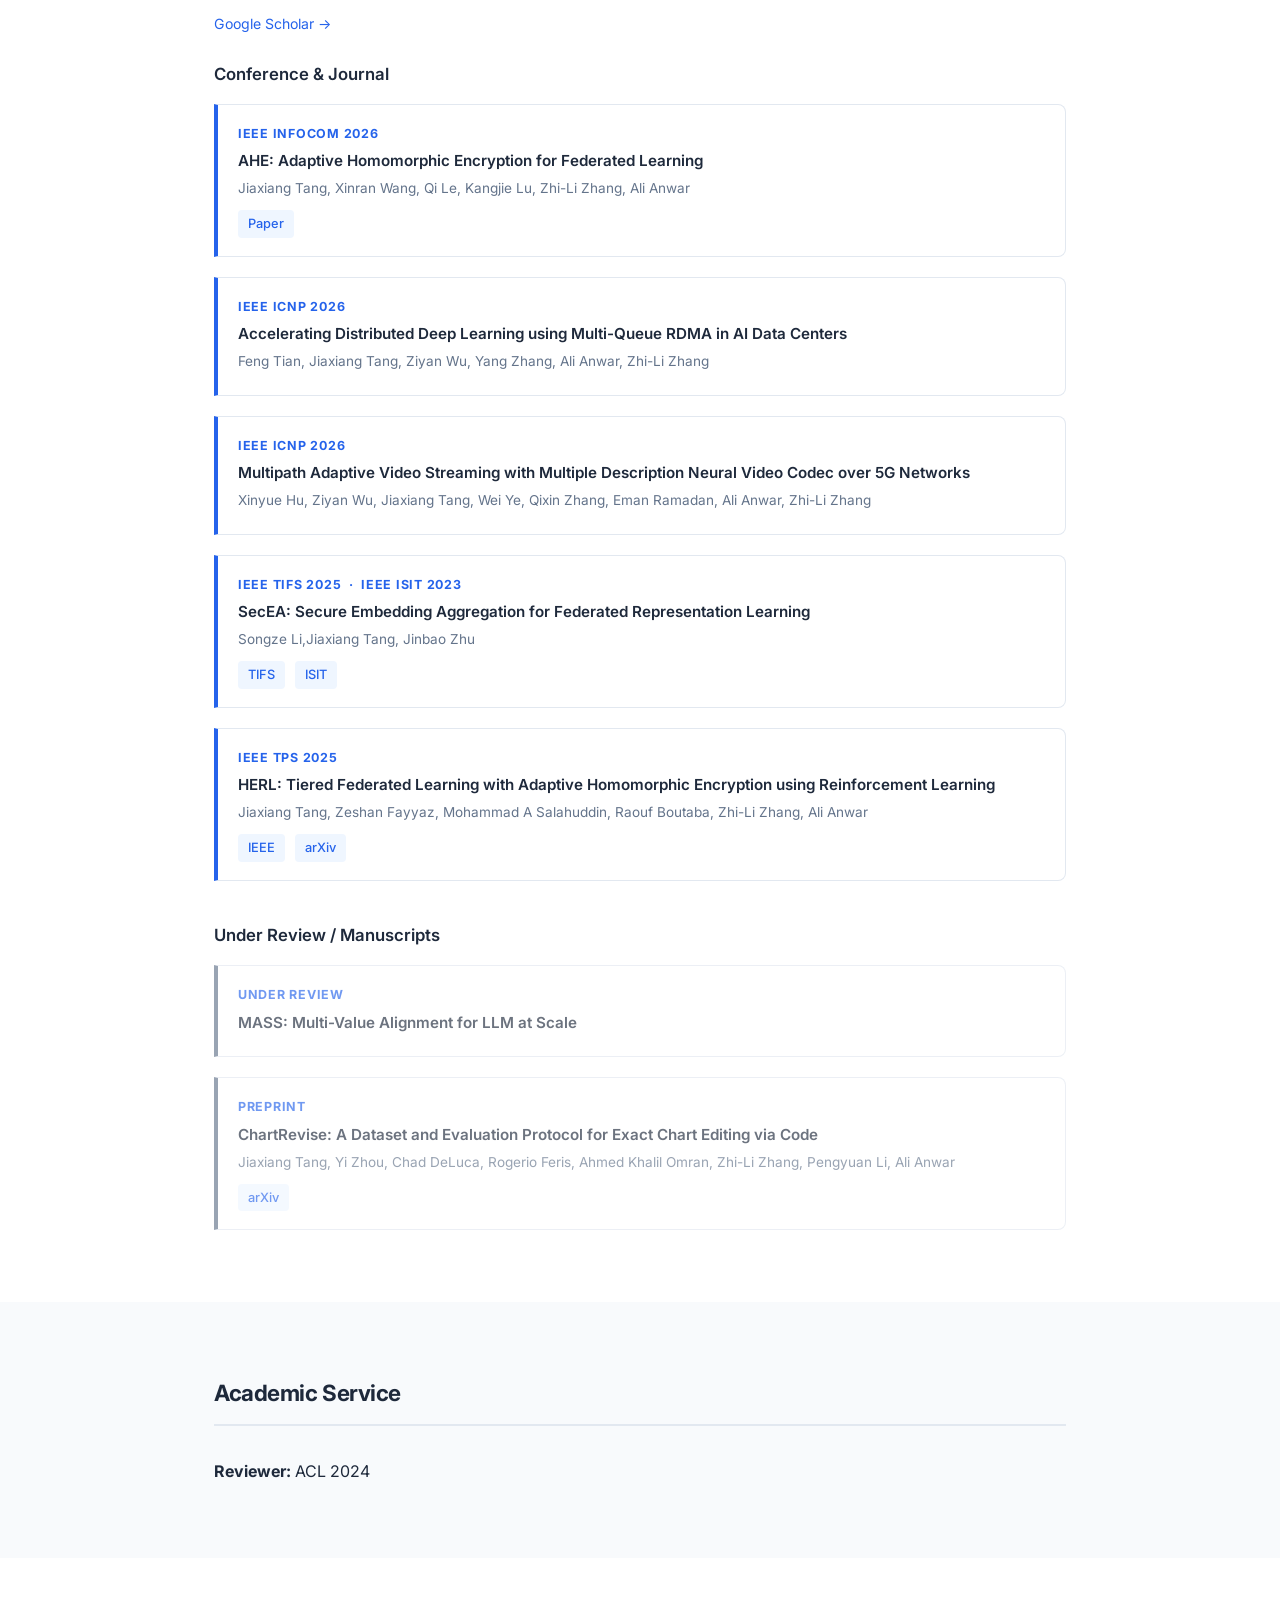
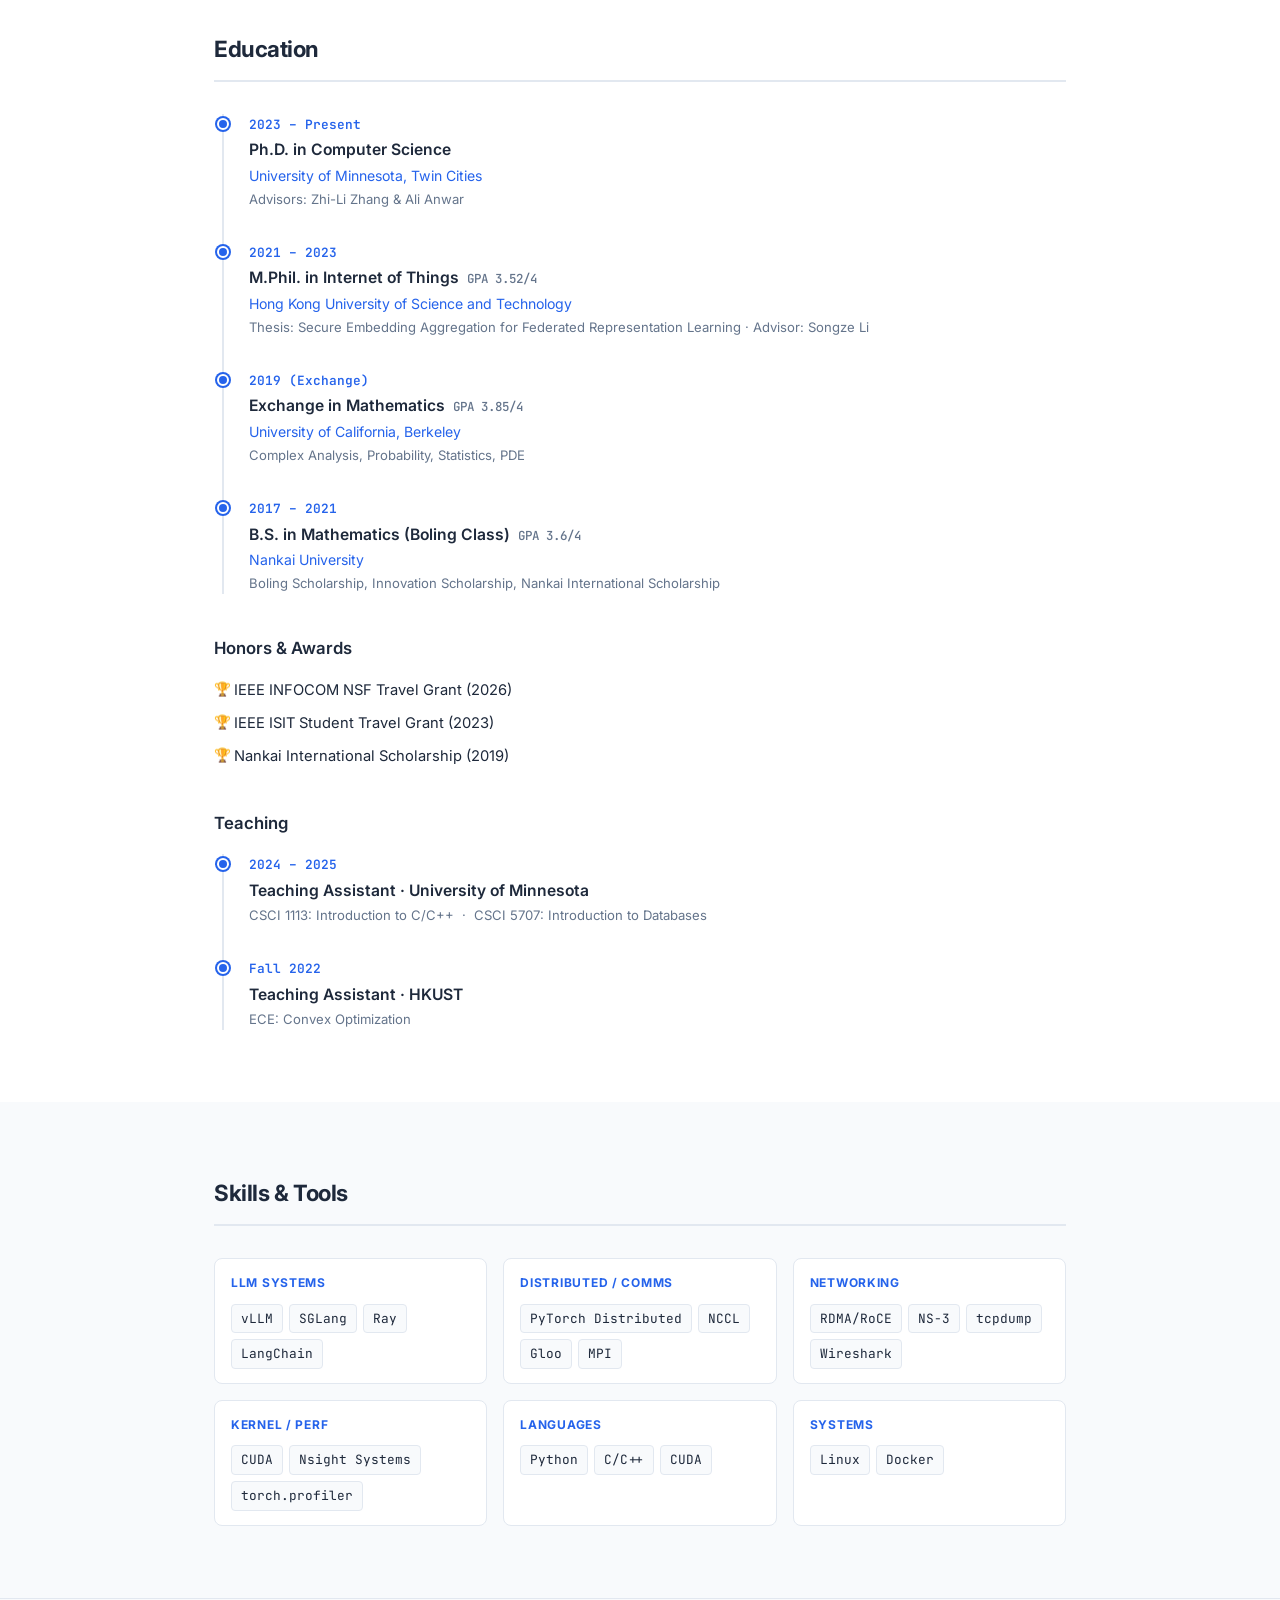
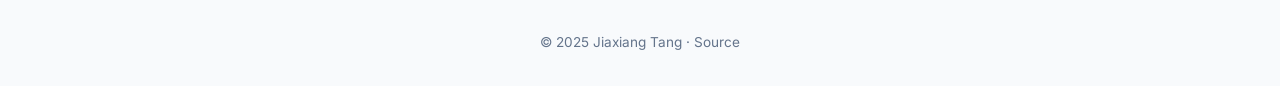
==== commit ff6466c2: "Update research topics and add ChartRevise preprint" ====
--- a/index.html
+++ b/index.html
@@ -78,8 +78,8 @@
         <div class="interest-grid">
           <div class="interest-card">
             <div class="interest-icon">⚡</div>
-            <h3>LLM Inference &amp; Serving</h3>
-            <p>Co-serving RL training and LLM inference, SLO-aware scheduling, GPU sharing, and runtime optimization (vLLM, SGLang).</p>
+            <h3>Multi-modal</h3>
+            <p>Multimodal learning and reasoning across vision, language, and code; developing datasets and evaluation protocols for precise chart understanding and editing.</p>
           </div>
           <div class="interest-card">
             <div class="interest-icon">🎯</div>
@@ -93,8 +93,8 @@
           </div>
           <div class="interest-card">
             <div class="interest-icon">🔧</div>
-            <h3>Kernel &amp; Performance Engineering</h3>
-            <p>CUDA kernel optimization, Nsight profiling, and workload-faithful microbenchmarks to attribute latency to compute vs. communication.</p>
+            <h3>Agents for Scientific Discovery &amp; Agentic Systems</h3>
+            <p>Building agentic systems that combine reasoning, planning, and tool use to support scientific discovery through iterative experimentation and feedback.</p>
           </div>
         </div>
       </div>
@@ -105,9 +105,8 @@
       <div class="container">
         <h2 class="section-title">Current Work</h2>
         <ul class="work-list">
-          <li><strong>GPU sharing &amp; co-serving:</strong> Decentralized, communication-aware co-serving of RL training and LLM inference; studying bursty interference and SLO violations across compute and communication layers.</li>
-          <li><strong>Multi-value alignment (MASS):</strong> Scalable post-training system for stable integration of multiple alignment objectives with improved robustness across heterogeneous value mixtures.</li>
-          <li><strong>RDMA for AI data centers:</strong> Building real-world RDMA/RoCE testbeds to characterize training traffic, congestion, and tail latency; proposing system-level improvements grounded in empirical measurements.</li>
+          <li><strong>Multimodal learning &amp; reasoning:</strong> Connecting visual understanding, natural-language instructions, and code to enable precise chart editing; developing datasets and evaluation protocols through ChartRevise.</li>
+          <li><strong>Agents for scientific discovery:</strong> Exploring AI agents that support scientific reasoning, experiment planning, and iterative discovery through tool use and feedback.</li>
         </ul>
       </div>
     </section>
@@ -172,6 +171,15 @@
             <div class="pub-title">MASS: Multi-Value Alignment for LLM at Scale</div>
           </div>
 
+          <div class="pub-item pub-item-draft">
+            <div class="pub-venue">Preprint</div>
+            <div class="pub-title">ChartRevise: A Dataset and Evaluation Protocol for Exact Chart Editing via Code</div>
+            <div class="pub-authors">Jiaxiang Tang, Yi Zhou, Chad DeLuca, Rogerio Feris, Ahmed Khalil Omran, Zhi-Li Zhang, Pengyuan Li, Ali Anwar</div>
+            <div class="pub-links">
+              <a class="pub-link" href="https://arxiv.org/abs/2609.38642" target="_blank" rel="noopener">arXiv</a>
+            </div>
+          </div>
+
         </div>
       </div>
     </section>
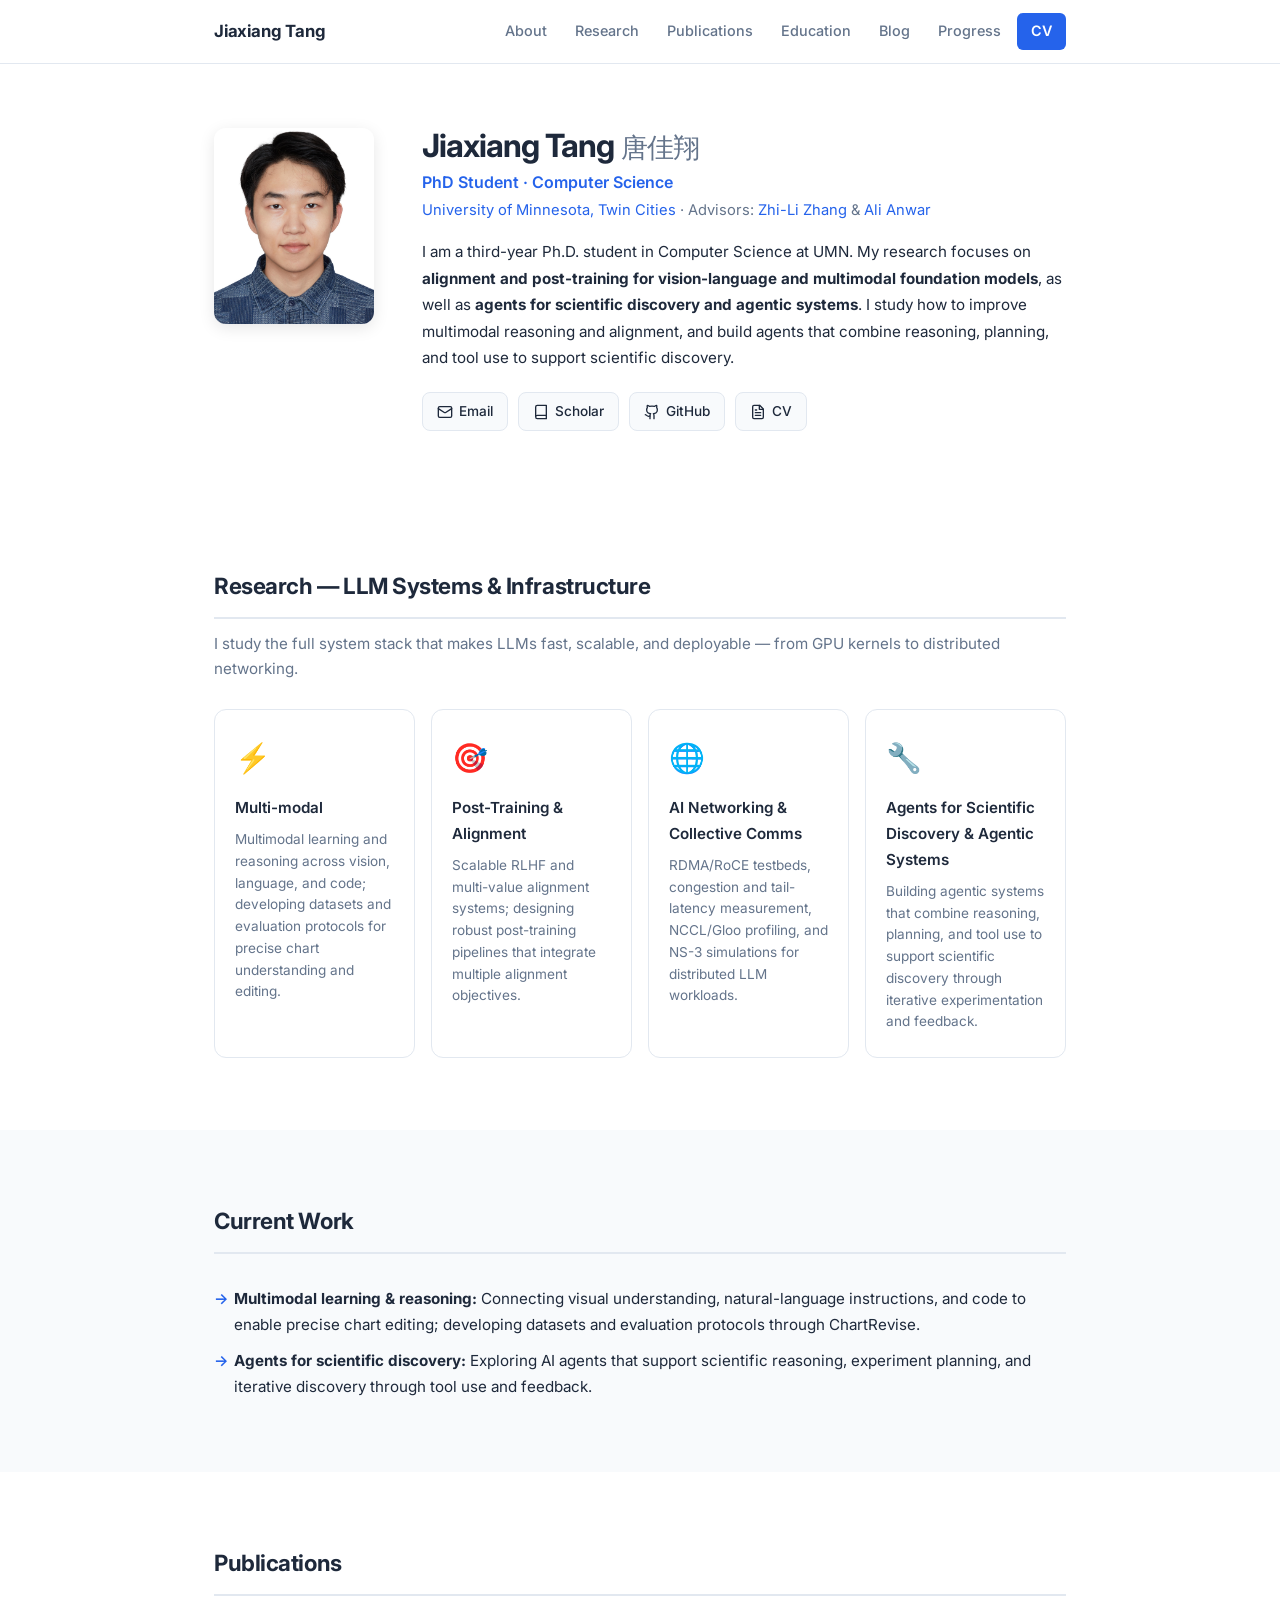
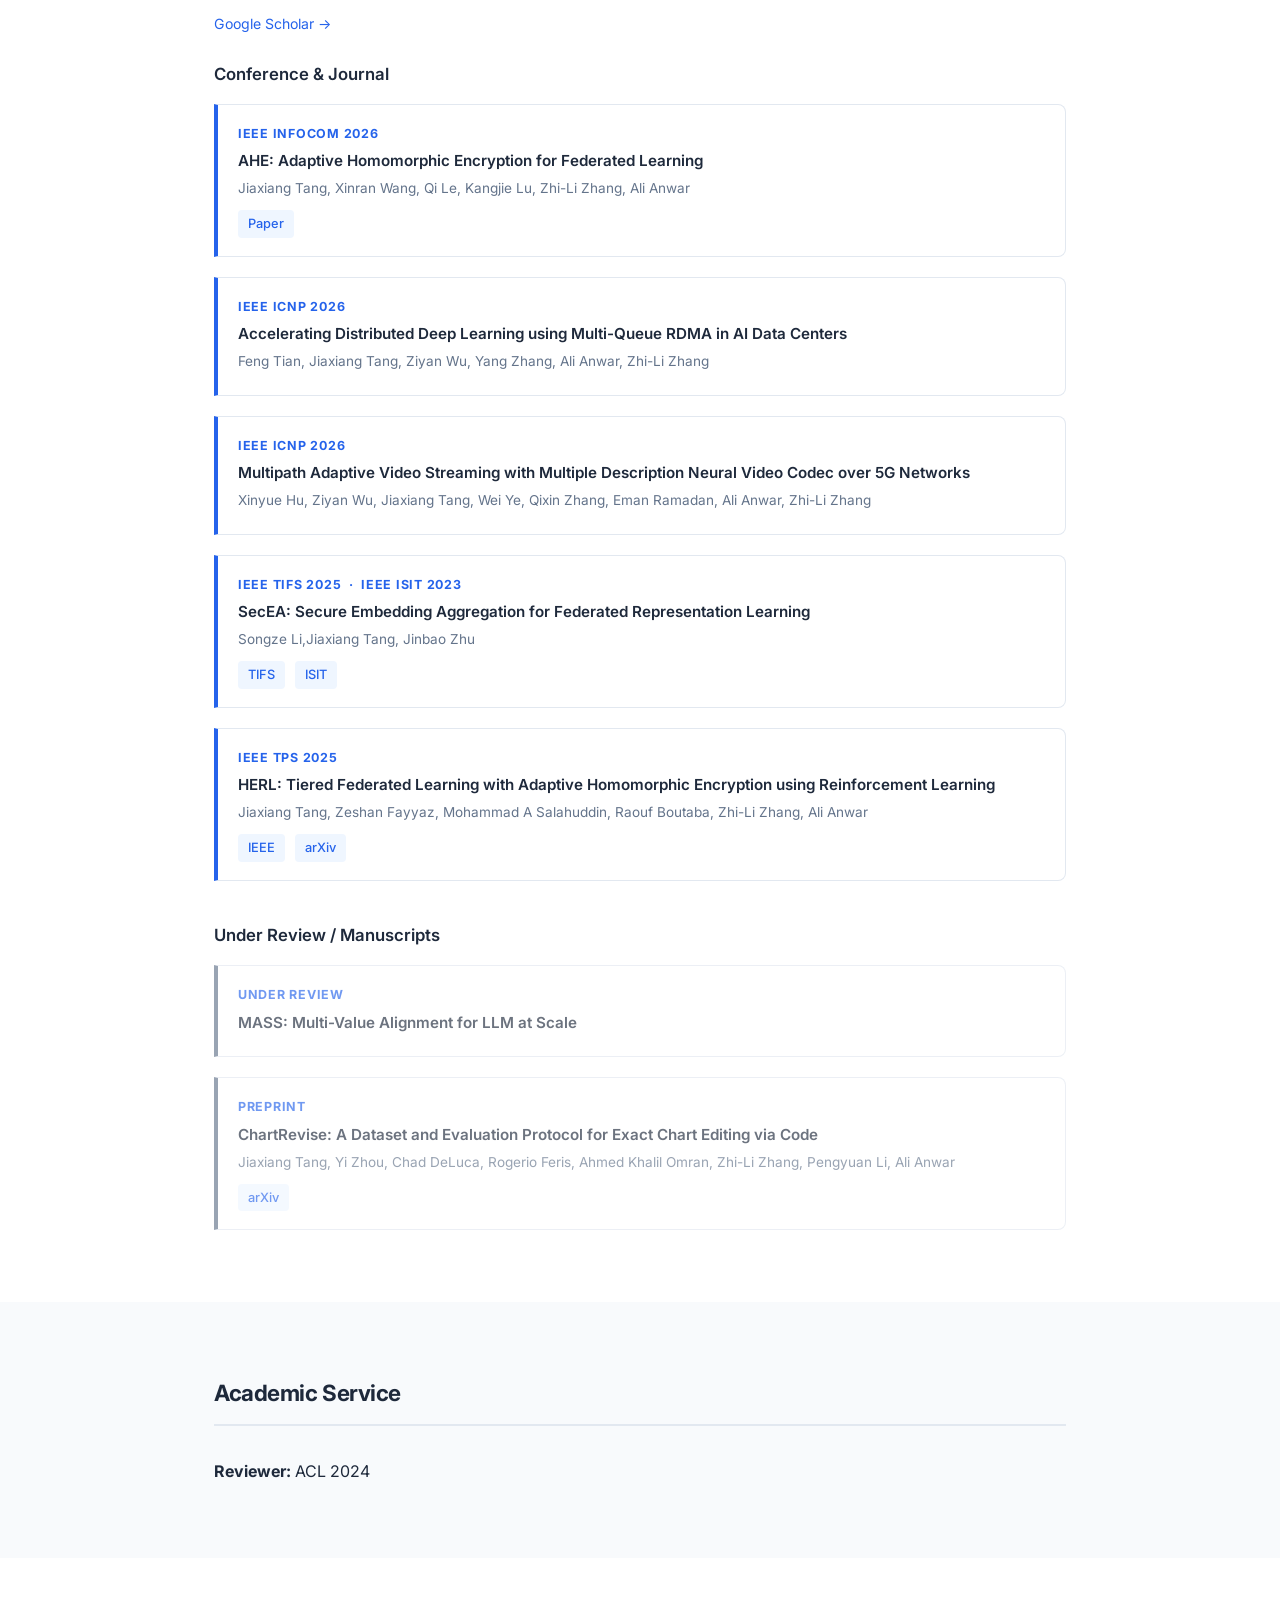
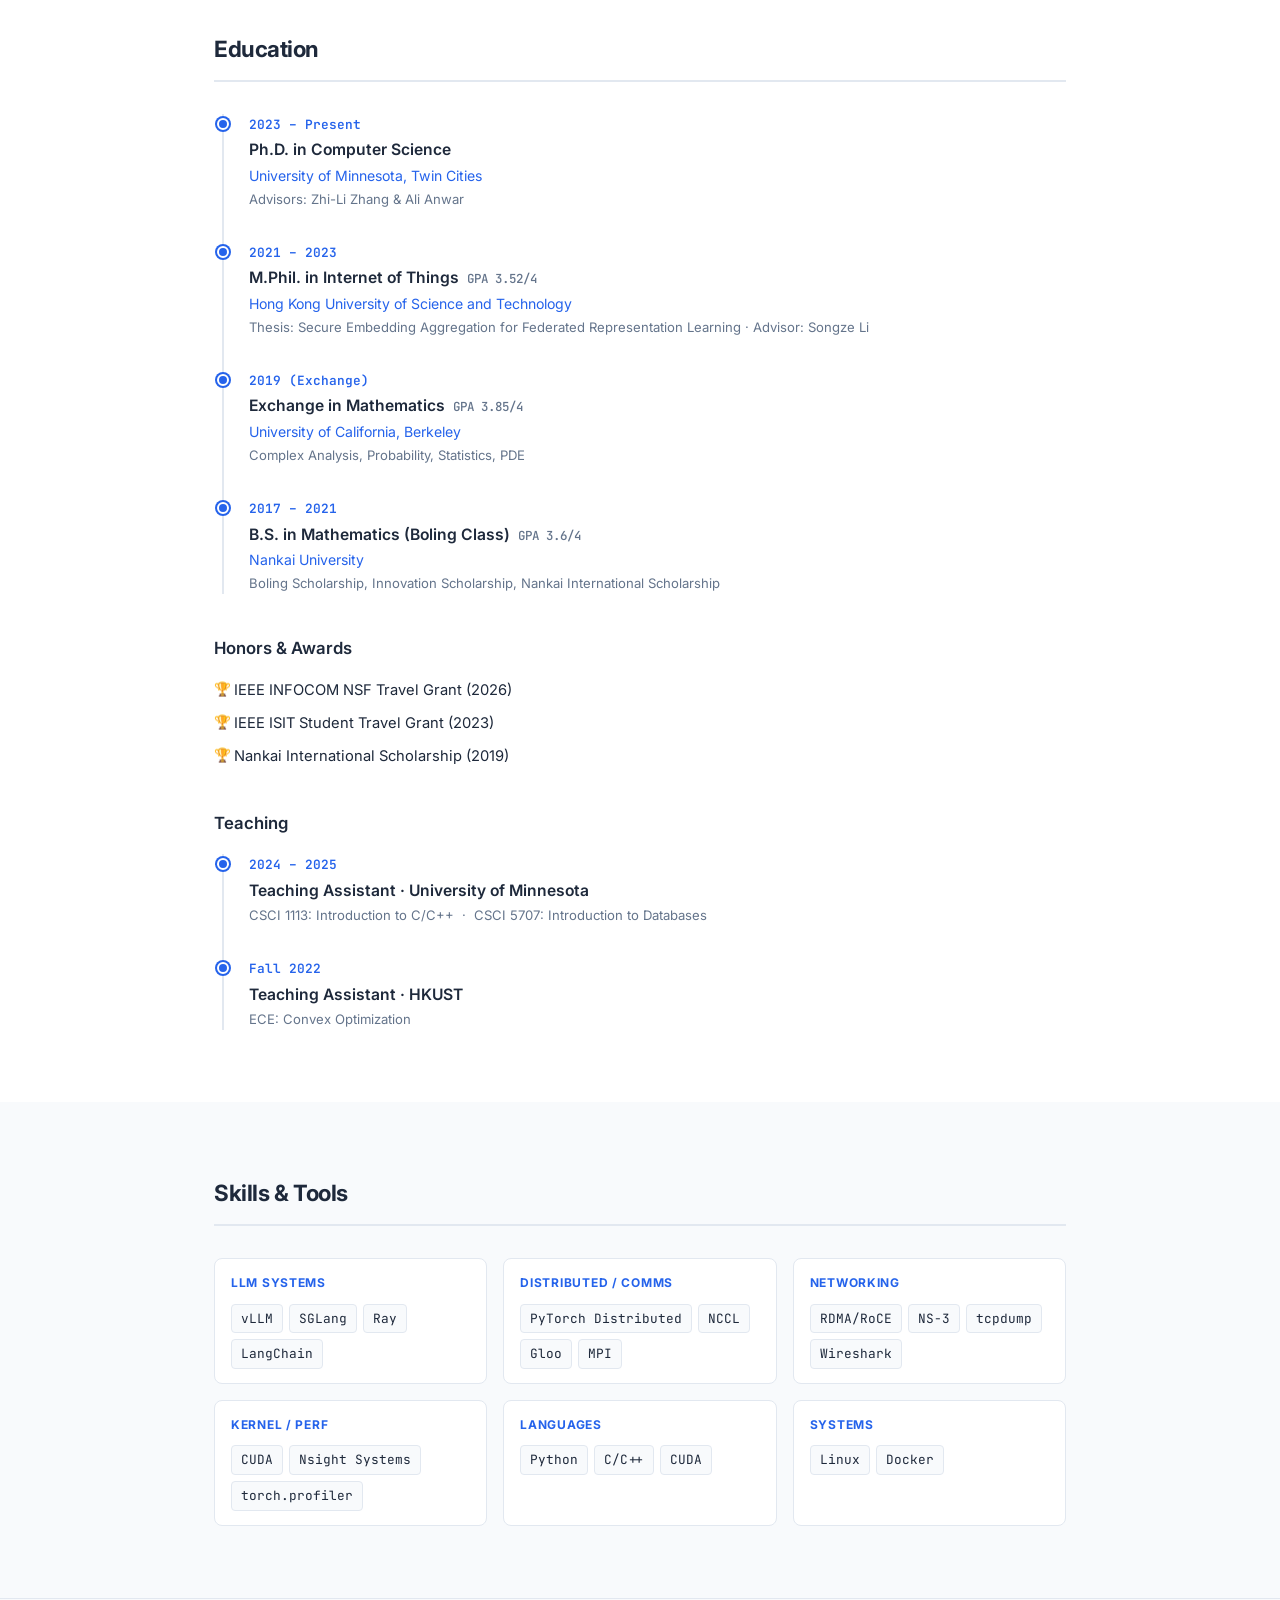
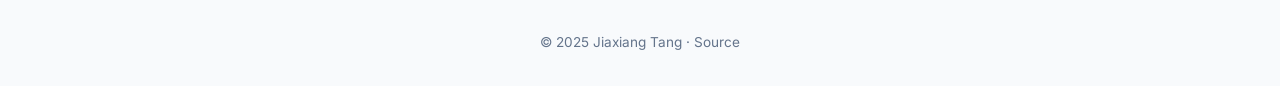
==== commit 6187a8ff: "Refresh bio with multimodal alignment and agent research" ====
--- a/index.html
+++ b/index.html
@@ -45,7 +45,7 @@
               · Advisors: <a href="https://www-users.cse.umn.edu/~zhzhang/" target="_blank">Zhi-Li Zhang</a> &amp; <a href="https://ali-anwar.github.io/" target="_blank">Ali Anwar</a>
             </p>
             <p class="hero-bio">
-              I am a third-year Ph.D. student in Computer Science at UMN. My research focuses on <strong>LLM systems and infrastructure</strong> — distributed training and inference, post-training and alignment systems, and high-performance AI communication. I build real-world testbeds, profile computation and communication bottlenecks, and co-design runtime, networking, and kernel-level optimizations for efficient and robust AI systems.
+              I am a third-year Ph.D. student in Computer Science at UMN. My research focuses on <strong>alignment and post-training for vision-language and multimodal foundation models</strong>, as well as <strong>agents for scientific discovery and agentic systems</strong>. I study how to improve multimodal reasoning and alignment, and build agents that combine reasoning, planning, and tool use to support scientific discovery.
             </p>
             <div class="hero-links">
               <a href="mailto:jathon.tang@gmail.com" class="link-badge">
